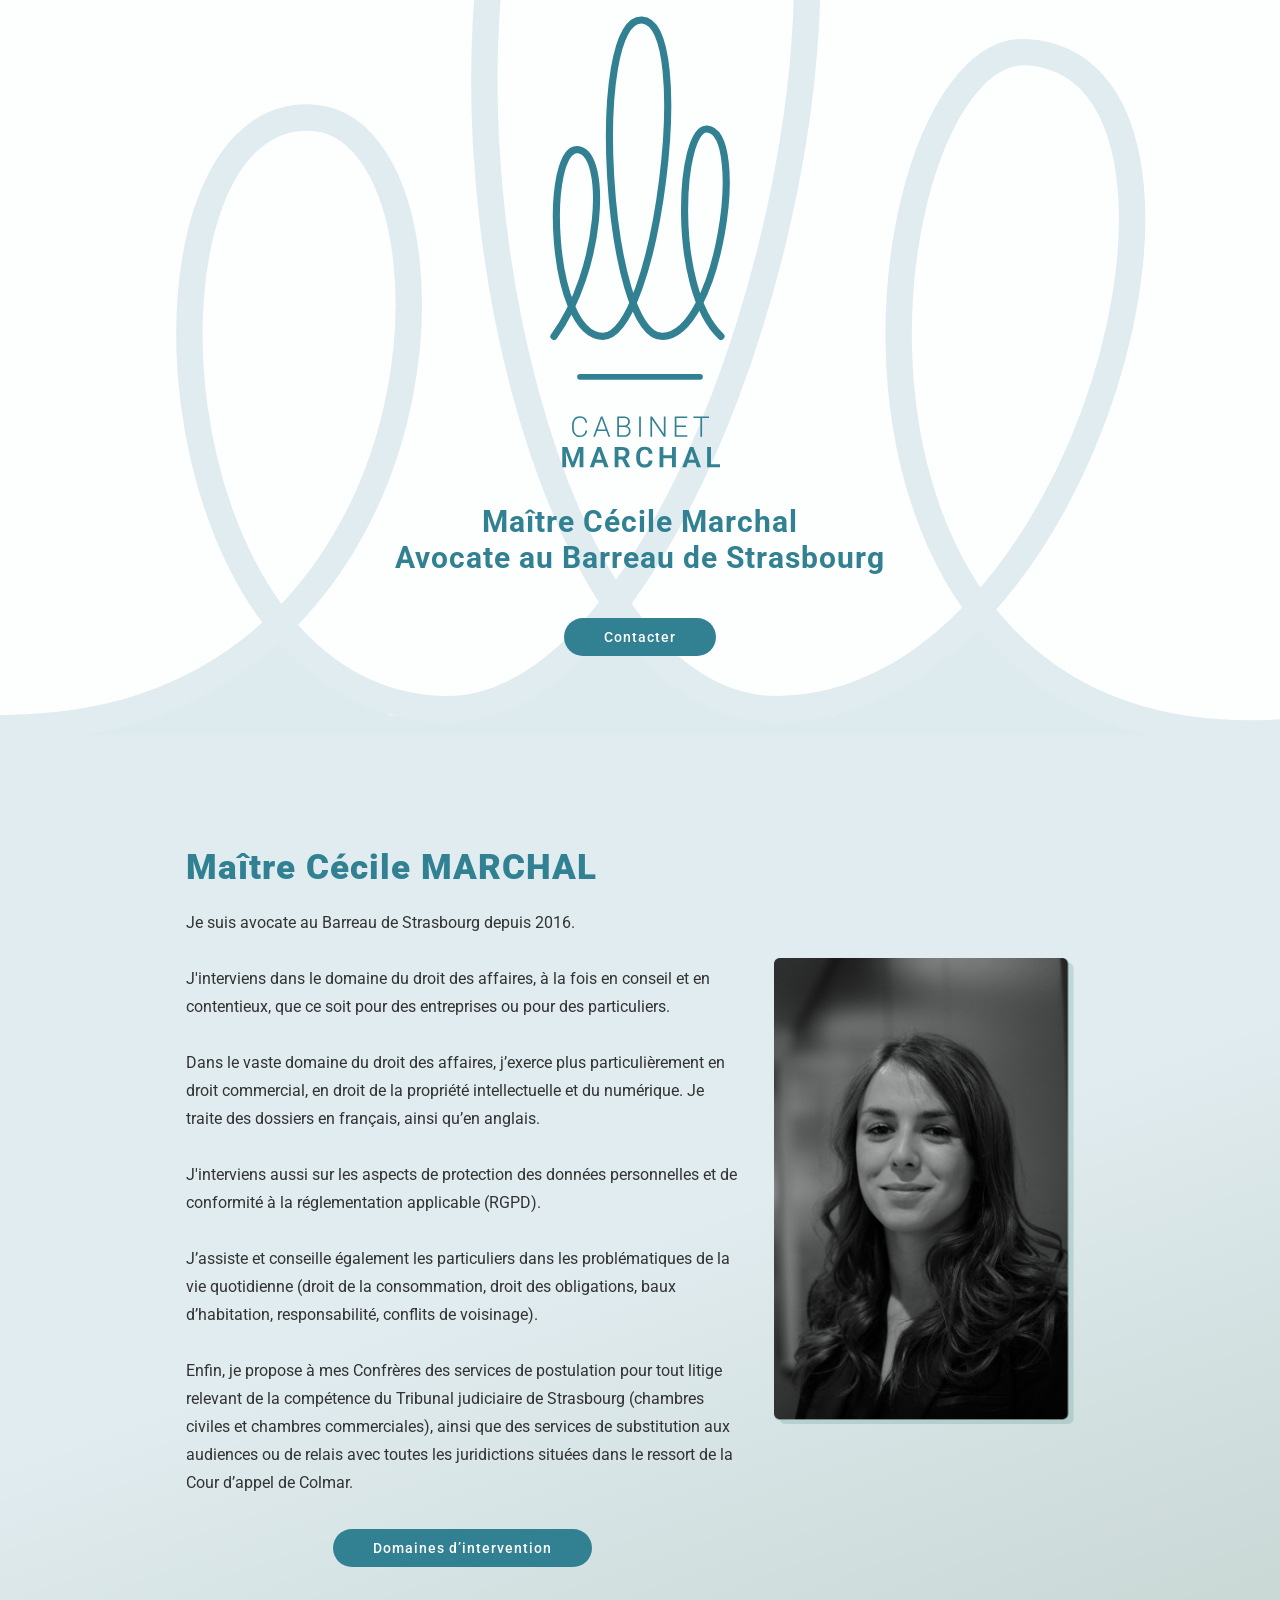
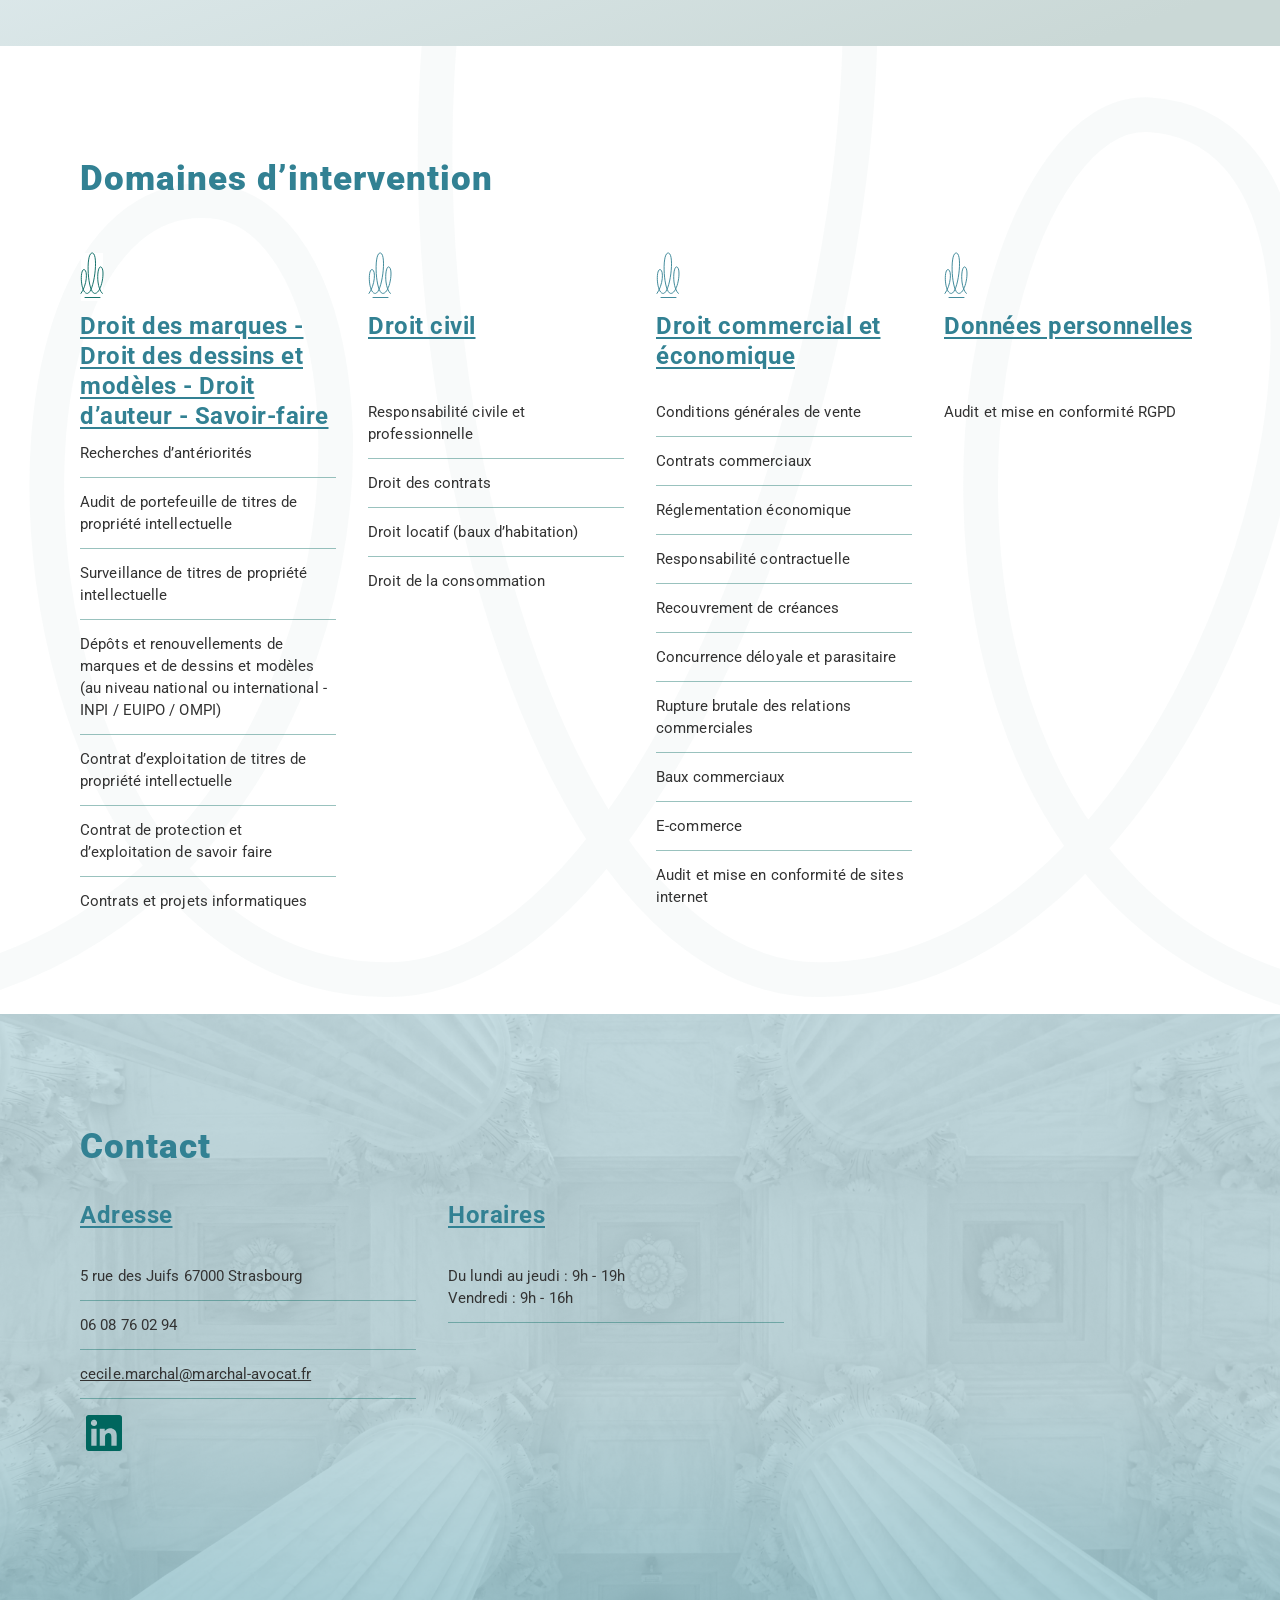
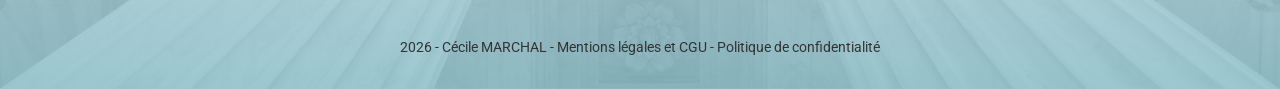
==== index.html @ 21b24444 "Site vitrine Cabinet Marchal (HTML/CSS statique) Co-Authored-By: Claude Opus 5 <noreply@anthropic.co" ====
<!DOCTYPE html>
<html lang="fr">
<head>
  <meta charset="utf-8">
  <meta name="viewport" content="width=device-width, initial-scale=1">
  <title>Cabinet Marchal | Cécile Marchal | Avocate au barreau de Strasbourg</title>
  <meta name="description" content="Maître Cécile Marchal, avocate au Barreau de Strasbourg : droit des affaires, propriété intellectuelle, numérique, RGPD, droit civil et commercial.">
  <link rel="icon" type="image/png" href="assets/favicon.png">
  <link rel="apple-touch-icon" href="assets/webclip.png">
  <link rel="preconnect" href="https://fonts.googleapis.com">
  <link rel="preconnect" href="https://fonts.gstatic.com" crossorigin>
  <link href="https://fonts.googleapis.com/css2?family=Noto+Serif:wght@300;400&family=Roboto:wght@400;500;700;900&display=swap" rel="stylesheet">
  <link rel="stylesheet" href="css/style.css">
</head>
<body>

  <!-- Accueil -->
  <section class="hero">
    <div class="container hero__inner">
      <a href="./" class="hero__logo">
        <img src="assets/logo-cabinet-marchal.svg" alt="Cabinet Marchal">
      </a>
      <h1 class="hero__title">Maître Cécile Marchal<br>Avocate au Barreau de Strasbourg</h1>
      <a href="mailto:cecile.marchal@marchal-avocat.fr" class="button">Contacter</a>
    </div>
  </section>

  <!-- Présentation -->
  <section id="maitre" class="section section--about">
    <div class="container about">
      <div class="about__text">
        <h2 class="section__title">Maître Cécile MARCHAL</h2>
        <div class="text">
          <p>Je suis avocate au Barreau de Strasbourg depuis 2016.</p>
          <p>J'interviens dans le domaine du droit des affaires, à la fois en conseil et en contentieux, que ce soit pour des entreprises ou pour des particuliers.</p>
          <p>Dans le vaste domaine du droit des affaires, j’exerce plus particulièrement en droit commercial, en droit de la propriété intellectuelle et du numérique. Je traite des dossiers en français, ainsi qu’en anglais.</p>
          <p>J'interviens aussi sur les aspects de protection des données personnelles et de conformité à la réglementation applicable (RGPD).</p>
          <p>J’assiste et conseille également les particuliers dans les problématiques de la vie quotidienne (droit de la consommation, droit des obligations, baux d’habitation, responsabilité, conflits de voisinage).</p>
          <p>Enfin, je propose à mes Confrères des services de postulation pour tout litige relevant de la compétence du Tribunal judiciaire de Strasbourg (chambres civiles et chambres commerciales), ainsi que des services de substitution aux audiences ou de relais avec toutes les juridictions situées dans le ressort de la Cour d’appel de Colmar.</p>
        </div>
        <div class="about__cta">
          <a href="#domaine" class="button">Domaines d’intervention</a>
        </div>
      </div>
      <div class="about__photo">
        <img src="assets/cecile-marchal-photo.png" width="300" alt="Portrait de Maître Cécile Marchal">
      </div>
    </div>
  </section>

  <!-- Domaines d'intervention -->
  <section id="domaine" class="section section--skills">
    <div class="container container--wide">
      <h2 class="section__title">Domaines d’intervention</h2>
      <div class="skills">
        <article class="skill">
          <img src="assets/icon-1.svg" alt="" class="skill__icon">
          <h3 class="skill__title">Droit des marques - Droit des dessins et modèles - Droit d’auteur - Savoir-faire</h3>
          <ul class="skill__list">
            <li>Recherches d’antériorités</li>
            <li>Audit de portefeuille de titres de propriété intellectuelle</li>
            <li>Surveillance de titres de propriété intellectuelle</li>
            <li>Dépôts et renouvellements de marques et de dessins et modèles (au niveau national ou international - INPI / EUIPO / OMPI)</li>
            <li>Contrat d’exploitation de titres de propriété intellectuelle</li>
            <li>Contrat de protection et d’exploitation de savoir faire</li>
            <li>Contrats et projets informatiques</li>
          </ul>
        </article>

        <article class="skill">
          <img src="assets/icon-2.svg" alt="" class="skill__icon">
          <h3 class="skill__title">Droit civil</h3>
          <ul class="skill__list">
            <li>Responsabilité civile et professionnelle</li>
            <li>Droit des contrats</li>
            <li>Droit locatif (baux d’habitation)</li>
            <li>Droit de la consommation</li>
          </ul>
        </article>

        <article class="skill">
          <img src="assets/icon-2.svg" alt="" class="skill__icon">
          <h3 class="skill__title">Droit commercial et économique</h3>
          <ul class="skill__list">
            <li>Conditions générales de vente</li>
            <li>Contrats commerciaux</li>
            <li>Réglementation économique</li>
            <li>Responsabilité contractuelle</li>
            <li>Recouvrement de créances</li>
            <li>Concurrence déloyale et parasitaire</li>
            <li>Rupture brutale des relations commerciales</li>
            <li>Baux commerciaux</li>
            <li>E-commerce</li>
            <li>Audit et mise en conformité de sites internet</li>
          </ul>
        </article>

        <article class="skill">
          <img src="assets/icon-2.svg" alt="" class="skill__icon">
          <h3 class="skill__title">Données personnelles</h3>
          <ul class="skill__list">
            <li>Audit et mise en conformité RGPD</li>
          </ul>
        </article>
      </div>
    </div>
  </section>

  <!-- Contact -->
  <section id="contact" class="section section--contact">
    <div class="container container--wide">
      <h2 class="section__title">Contact</h2>
      <div class="contact">
        <div class="contact__block">
          <h3 class="skill__title">Adresse</h3>
          <ul class="skill__list">
            <li>5 rue des Juifs 67000 Strasbourg</li>
            <li><a href="tel:+33608760294">06 08 76 02 94</a></li>
            <li><a href="mailto:cecile.marchal@marchal-avocat.fr" class="mail">cecile.marchal@marchal-avocat.fr</a></li>
          </ul>
          <a href="https://www.linkedin.com/in/c%C3%A9cile-marchal-8109804a/" target="_blank" rel="noopener" class="contact__linkedin">
            <img src="assets/linkedin.svg" alt="Voir le profil sur LinkedIn">
          </a>
        </div>
        <div class="contact__block">
          <h3 class="skill__title">Horaires</h3>
          <ul class="skill__list">
            <li>Du lundi au jeudi : 9h - 19h<br>Vendredi : 9h - 16h</li>
          </ul>
        </div>
      </div>
    </div>

    <footer class="footer">
      <p><span class="footer__year">2026</span> - Cécile MARCHAL - Mentions légales et CGU - Politique de confidentialité</p>
    </footer>
  </section>

</body>
</html>
---- css/style.css ----
:root {
  --teal: #328193;
  --green: #00665e;
  --line: #00665e66;
  --text: #333;
  --font: "Roboto", Arial, "Helvetica Neue", Helvetica, sans-serif;
}

*,
*::before,
*::after {
  box-sizing: border-box;
}

html {
  scroll-behavior: smooth;
}

html {
  color-scheme: light;
  background-color: #fff;
}

body {
  margin: 0;
  color: var(--text);
  background-color: #fdfefe;
  font-family: var(--font);
  font-size: 14px;
  line-height: 20px;
}

img {
  max-width: 100%;
  height: auto;
  vertical-align: middle;
}

a {
  color: inherit;
}

h1, h2, h3, p, ul {
  margin: 0;
}

.container {
  width: 100%;
  max-width: 940px;
  margin: 0 auto;
  padding: 0 1rem;
}

.container--wide {
  max-width: none;
  width: 90%;
}

/* Bouton */
.button {
  display: inline-block;
  margin-top: 2rem;
  padding: 9px 40px;
  border-radius: 100px;
  background-color: var(--teal);
  color: #fff;
  font-weight: 500;
  letter-spacing: 1px;
  text-align: center;
  text-decoration: none;
  transition: background-color .2s ease;
}

.button:hover {
  background-color: var(--green);
}

/* Accueil */
.hero {
  display: flex;
  justify-content: center;
  align-items: center;
  padding-bottom: 5rem;
  background: url("../assets/bg-hero.svg") 50% 100% / cover no-repeat;
}

.hero__inner {
  display: flex;
  flex-direction: column;
  align-items: center;
}

.hero__logo {
  display: block;
  margin: 1rem 0;
}

.hero__title {
  margin: 20px 0 10px;
  padding: 0 1rem;
  color: var(--teal);
  font-size: 30px;
  font-weight: 700;
  line-height: 36px;
  letter-spacing: 1px;
  text-align: center;
}

/* Sections */
.section {
  margin-top: -1px;
  padding: 5rem 0;
  background-position: 50% 100%;
  background-size: cover;
  background-repeat: no-repeat;
}

.section__title {
  margin: 2rem 0 20px;
  color: var(--teal);
  font-size: 35px;
  font-weight: 900;
  line-height: 1.2;
  letter-spacing: 1px;
}

/* Présentation */
.section--about {
  display: flex;
  align-items: center;
  min-height: 100vh;
  background-image: url("../assets/bg-avocat.svg");
}

.about {
  display: flex;
  align-items: center;
  gap: 1rem;
}

.about__text {
  flex: 1;
}

.text {
  font-size: 16px;
  line-height: 28px;
}

.text p + p {
  margin-top: 28px;
}

.about__cta {
  display: flex;
  justify-content: center;
}

.about__photo {
  flex: 0 0 auto;
  min-width: 340px;
  padding: 1rem;
  text-align: center;
}

/* Domaines d'intervention */
.section--skills {
  min-height: 100vh;
  background-image: url("../assets/bg-intervention.svg");
}

.skills {
  display: grid;
  grid-template-columns: repeat(4, 1fr);
  gap: 2rem;
  padding-top: 2rem;
}

.skill__icon {
  display: block;
  margin-bottom: 10px;
}

.skill__title {
  min-height: 87px;
  padding-bottom: 8px;
  color: var(--teal);
  font-size: 24px;
  line-height: 30px;
  letter-spacing: .5px;
  text-decoration: underline;
  text-underline-offset: 3px;
}

.skill__list {
  padding: 0;
  list-style: none;
}

.skill__list li {
  padding: 3px 0 13px;
  margin-bottom: 10px;
  border-bottom: 1px solid var(--line);
  font-size: 15px;
  line-height: 22px;
  letter-spacing: .1px;
}

.skill__list li:last-child {
  border-bottom: 0;
}

.skill__list a {
  text-decoration: none;
}

.skill__list a.mail,
.skill__list a:hover {
  text-decoration: underline;
}

/* Contact */
.section--contact {
  display: flex;
  flex-direction: column;
  justify-content: space-between;
  min-height: 75vh;
  padding-bottom: 2rem;
  background-color: #dde7e666;
  background-image: url("../assets/bg-footer.png");
}

.contact {
  display: flex;
  gap: 2rem;
  margin-top: 2rem;
}

.contact__block {
  min-width: 30%;
}

.contact .skill__title {
  min-height: 0;
  margin-bottom: 1.5rem;
}

.contact .skill__list li:last-child {
  border-bottom: 1px solid var(--line);
}

.contact__linkedin {
  display: inline-block;
}

.footer {
  margin-top: 5rem;
  padding: 0 1rem;
  text-align: center;
}

@media (max-width: 991px) {
  .about {
    flex-direction: column;
  }

  .about__photo {
    min-width: 0;
  }

  .skills {
    grid-template-columns: repeat(2, 1fr);
  }

  .footer {
    font-weight: 700;
  }
}

@media (max-width: 767px) {
  .skills,
  .contact {
    grid-template-columns: 1fr;
    flex-direction: column;
  }

  .skill__title {
    min-height: 0;
  }

  .section__title {
    font-size: 30px;
  }

  .hero__title {
    font-size: 24px;
    line-height: 30px;
  }
}
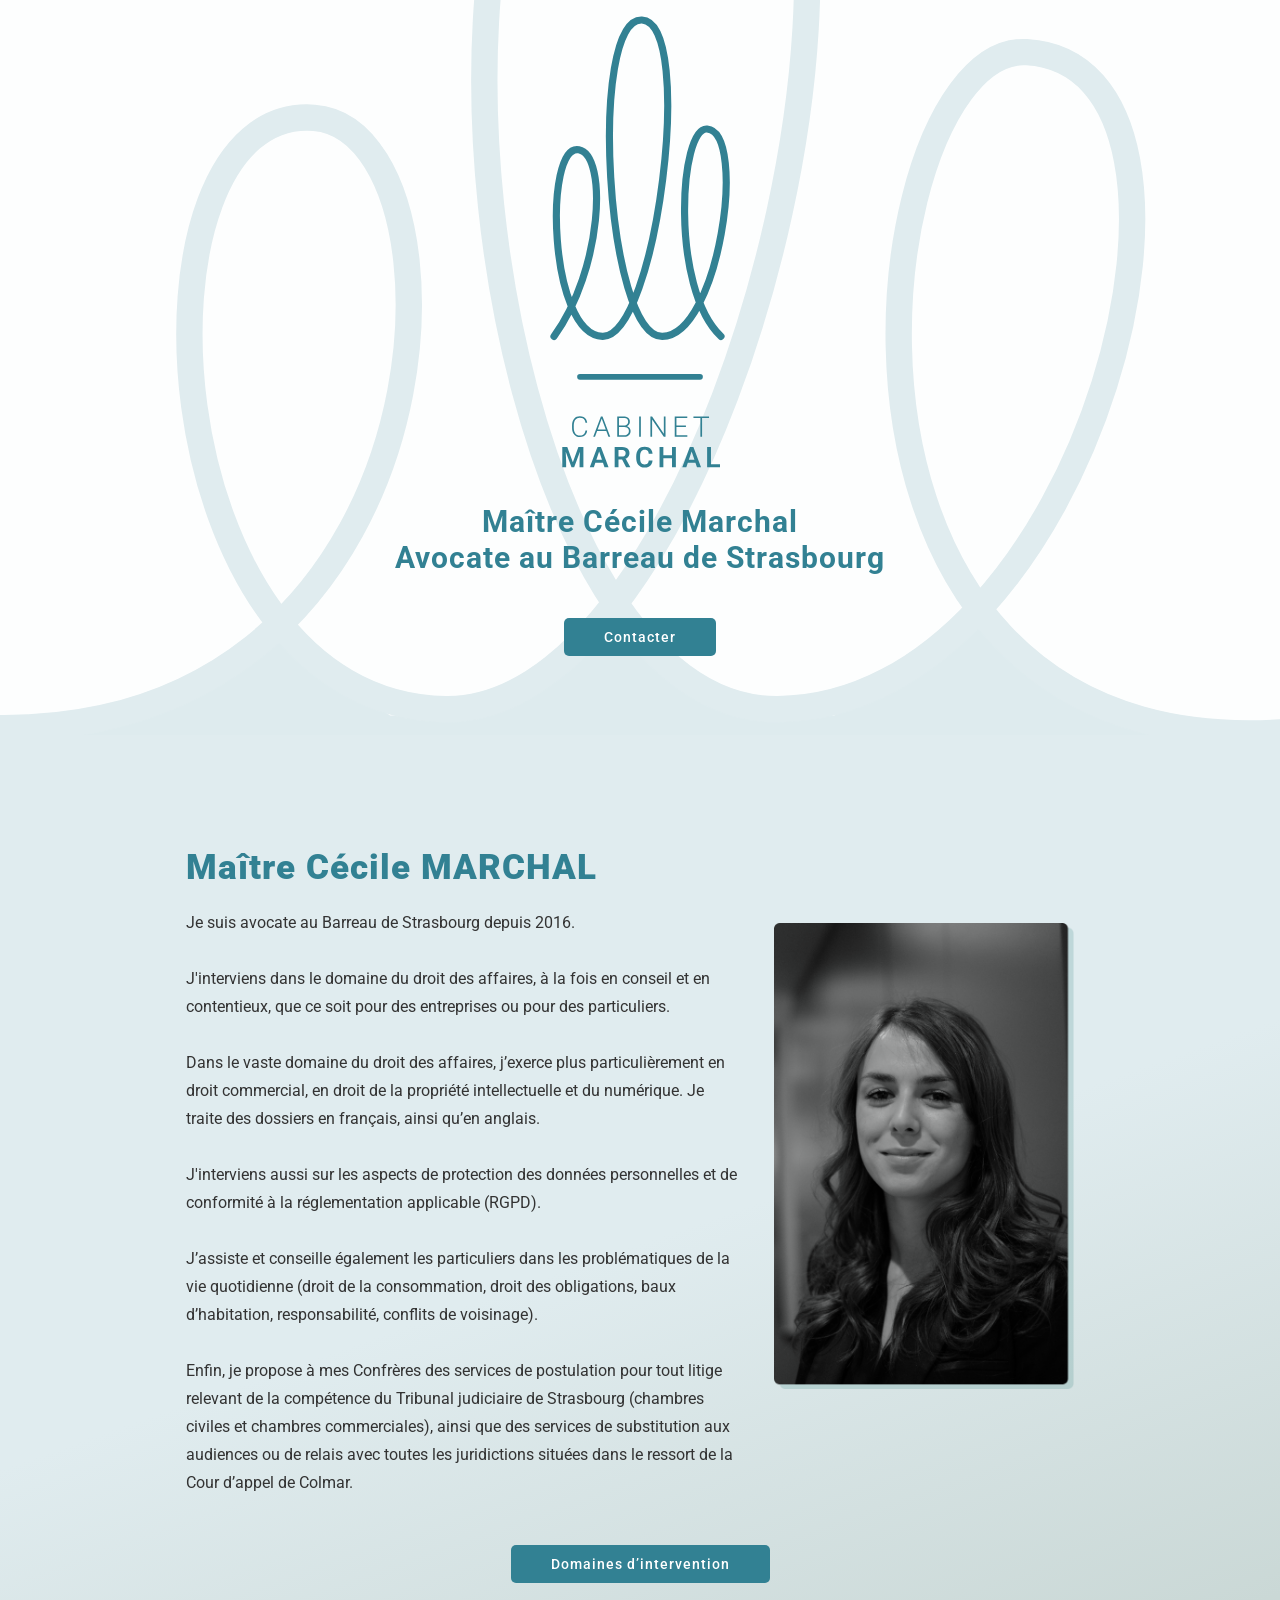
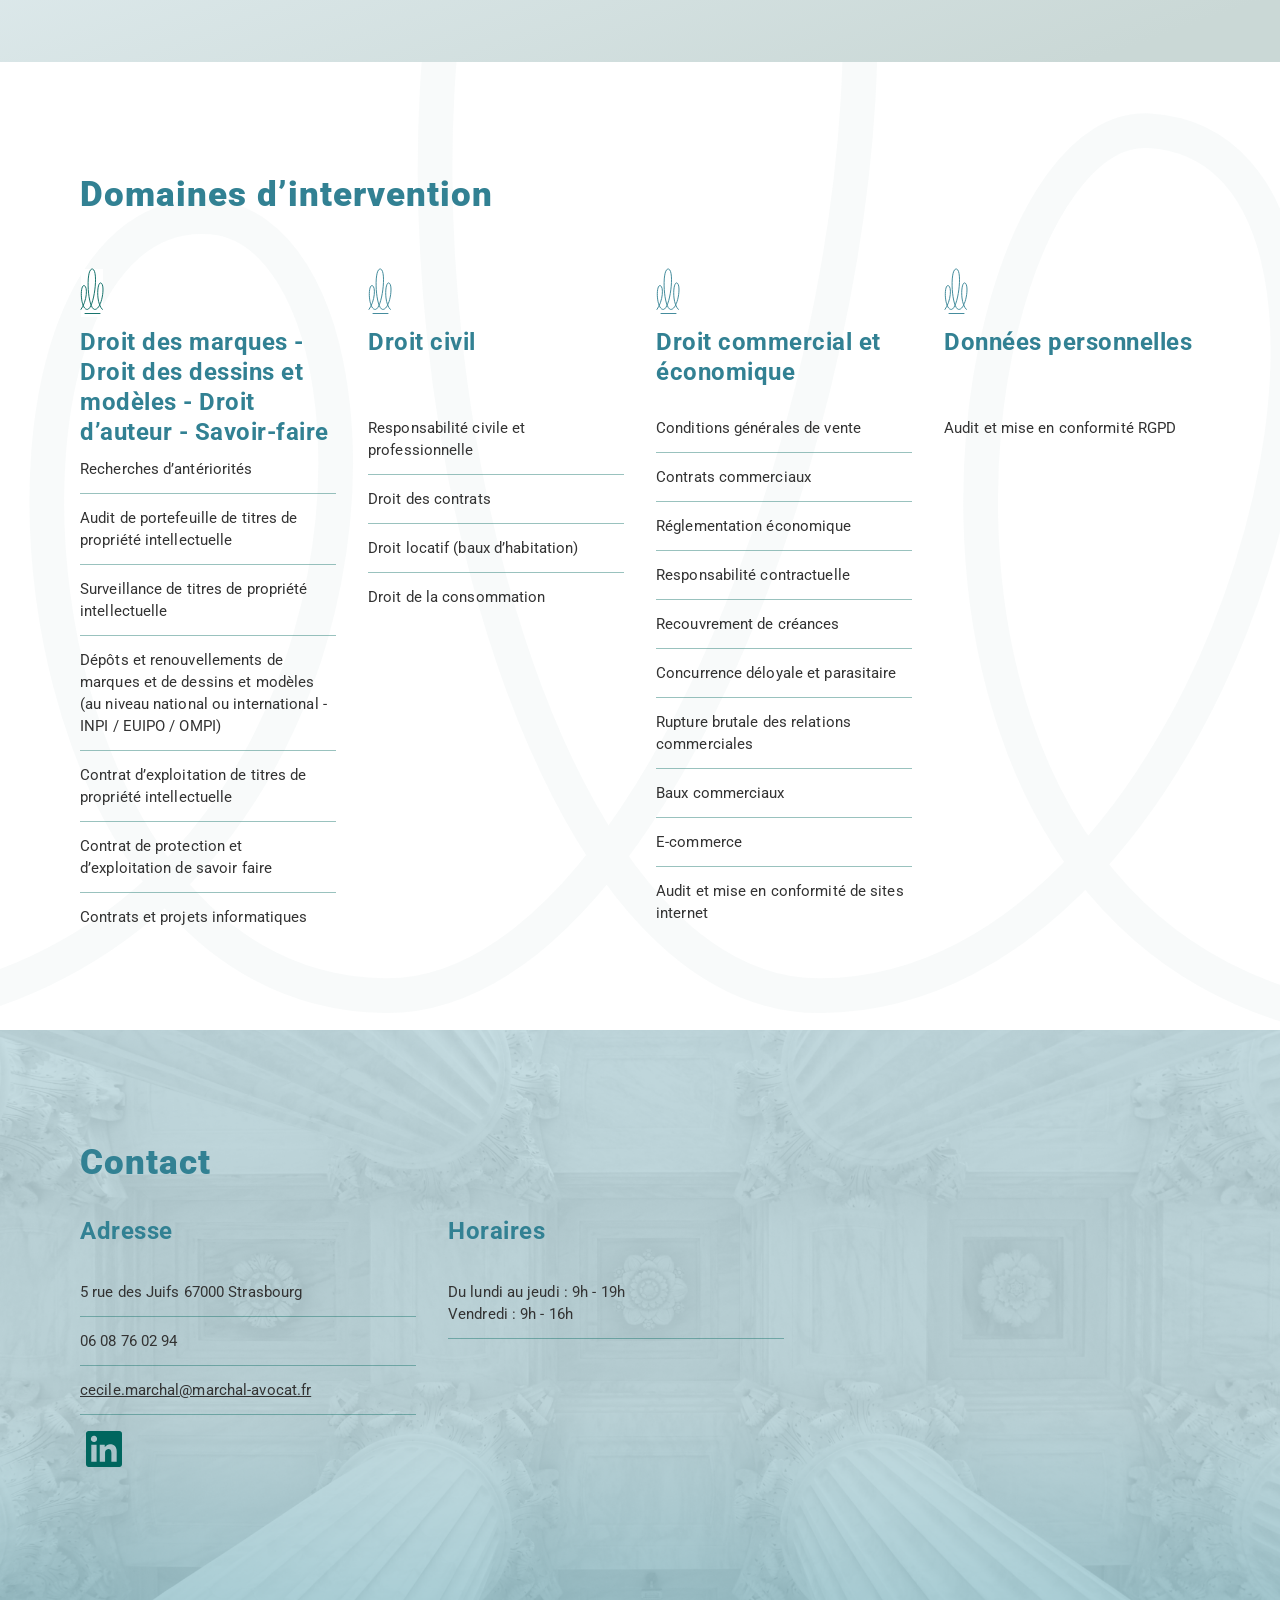
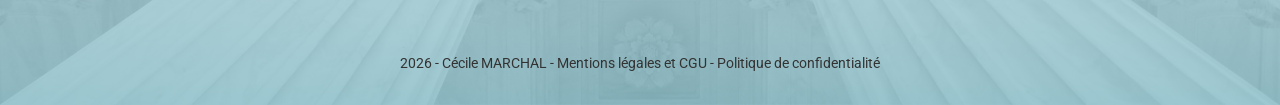
==== commit 9ab68856: "Centre le bouton Domaines d'intervention et retire le soulignement des titres Co-Authored-By: Claude" ====
--- a/index.html
+++ b/index.html
@@ -38,12 +38,12 @@
           <p>J’assiste et conseille également les particuliers dans les problématiques de la vie quotidienne (droit de la consommation, droit des obligations, baux d’habitation, responsabilité, conflits de voisinage).</p>
           <p>Enfin, je propose à mes Confrères des services de postulation pour tout litige relevant de la compétence du Tribunal judiciaire de Strasbourg (chambres civiles et chambres commerciales), ainsi que des services de substitution aux audiences ou de relais avec toutes les juridictions situées dans le ressort de la Cour d’appel de Colmar.</p>
         </div>
-        <div class="about__cta">
-          <a href="#domaine" class="button">Domaines d’intervention</a>
-        </div>
       </div>
       <div class="about__photo">
         <img src="assets/cecile-marchal-photo.png" width="300" alt="Portrait de Maître Cécile Marchal">
+      </div>
+      <div class="about__cta">
+        <a href="#domaine" class="button">Domaines d’intervention</a>
       </div>
     </div>
   </section>
--- a/css/style.css
+++ b/css/style.css
@@ -61,7 +61,7 @@
   display: inline-block;
   margin-top: 2rem;
   padding: 9px 40px;
-  border-radius: 100px;
+  border-radius: 5px;
   background-color: var(--teal);
   color: #fff;
   font-weight: 500;
@@ -134,6 +134,7 @@
 
 .about {
   display: flex;
+  flex-wrap: wrap;
   align-items: center;
   gap: 1rem;
 }
@@ -153,6 +154,7 @@
 
 .about__cta {
   display: flex;
+  flex-basis: 100%;
   justify-content: center;
 }
 
@@ -188,8 +190,6 @@
   font-size: 24px;
   line-height: 30px;
   letter-spacing: .5px;
-  text-decoration: underline;
-  text-underline-offset: 3px;
 }
 
 .skill__list {
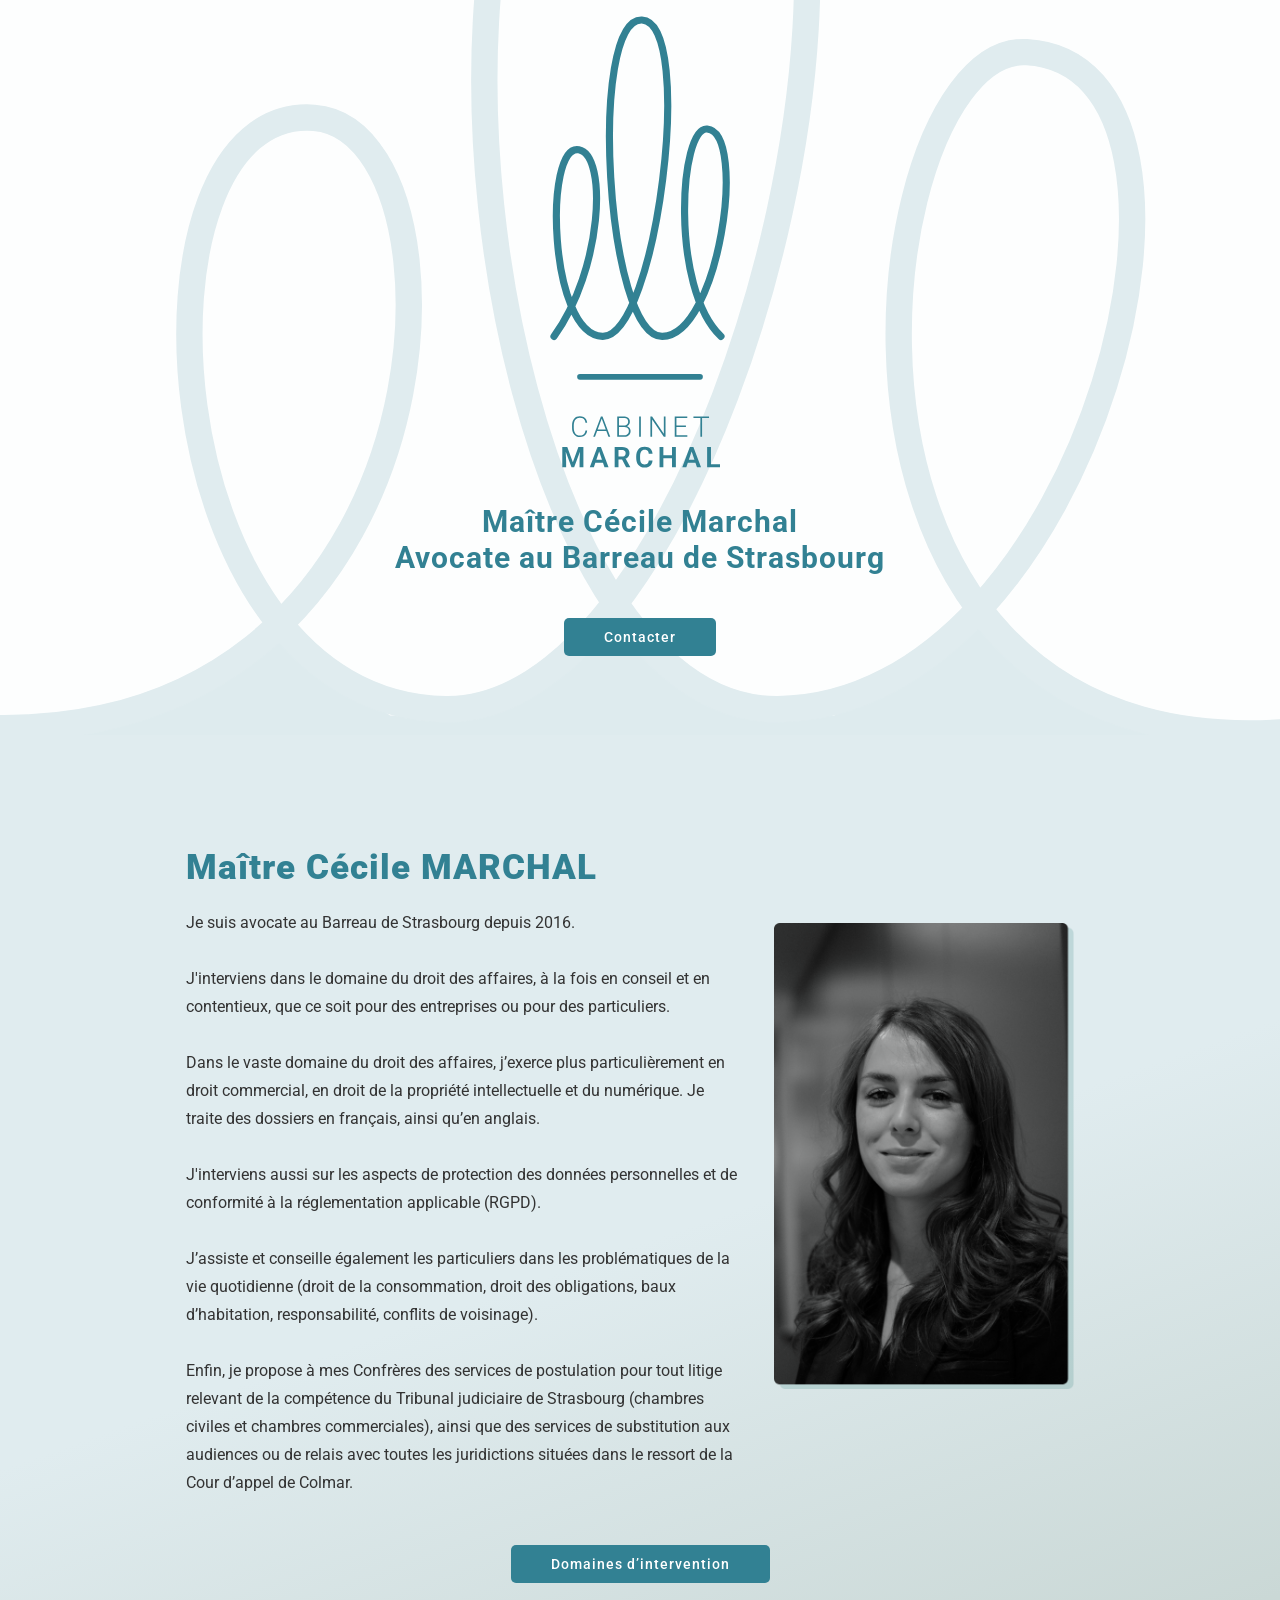
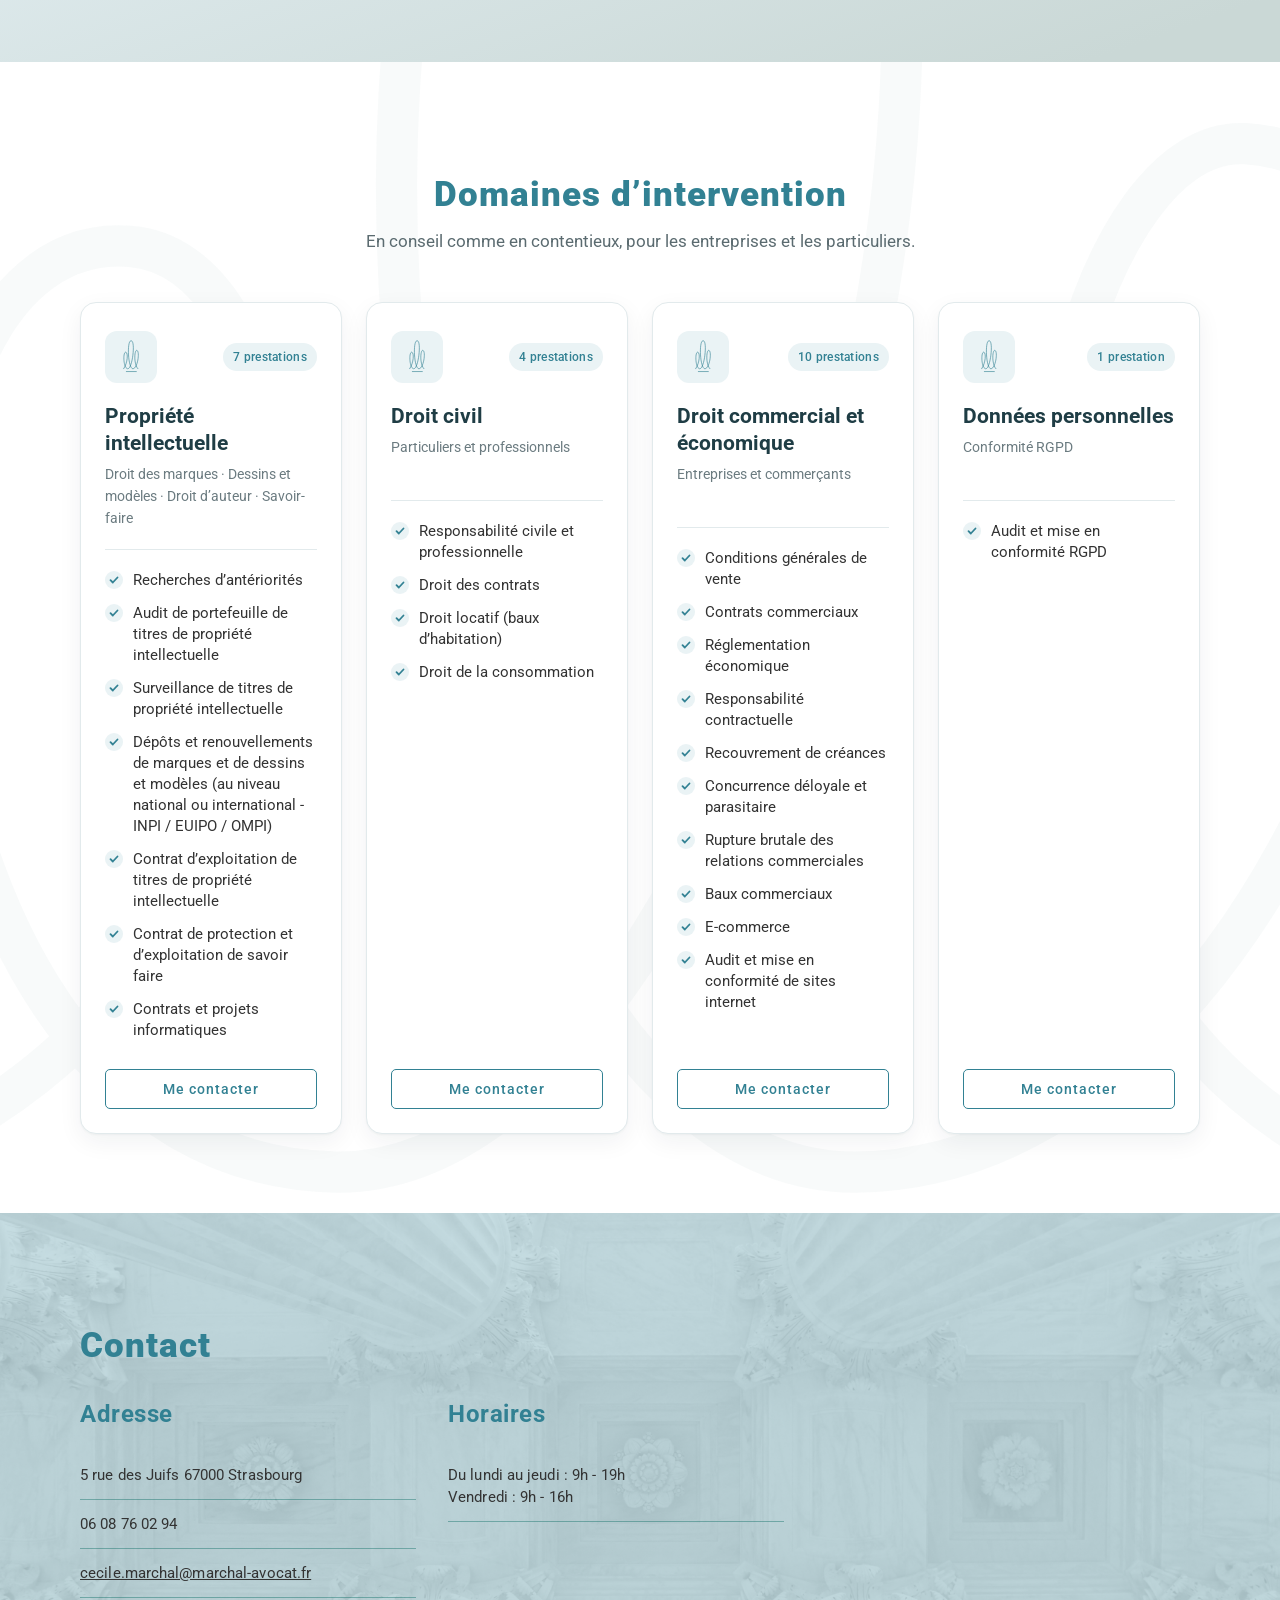
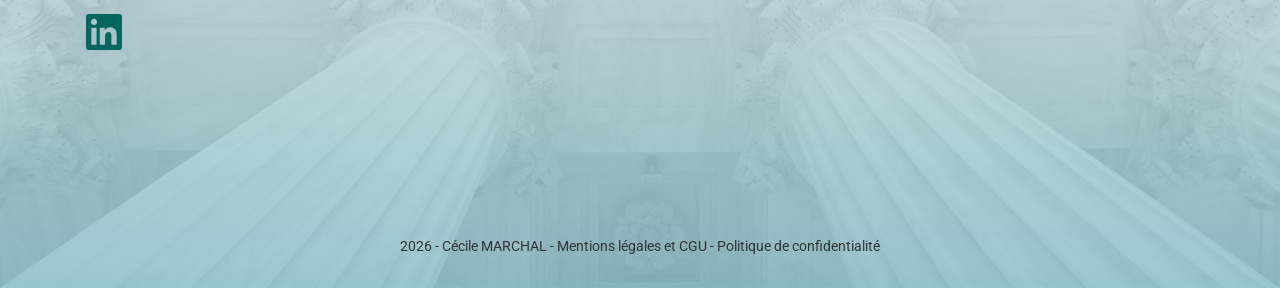
==== commit 33081c3c: "Domaines d'intervention présentés en cartes façon pricing Co-Authored-By: Claude Opus 5 <noreply@ant" ====
--- a/index.html
+++ b/index.html
@@ -51,12 +51,20 @@
   <!-- Domaines d'intervention -->
   <section id="domaine" class="section section--skills">
     <div class="container container--wide">
-      <h2 class="section__title">Domaines d’intervention</h2>
-      <div class="skills">
-        <article class="skill">
-          <img src="assets/icon-1.svg" alt="" class="skill__icon">
-          <h3 class="skill__title">Droit des marques - Droit des dessins et modèles - Droit d’auteur - Savoir-faire</h3>
-          <ul class="skill__list">
+      <header class="domains__header">
+        <h2 class="section__title">Domaines d’intervention</h2>
+        <p class="domains__lead">En conseil comme en contentieux, pour les entreprises et les particuliers.</p>
+      </header>
+
+      <div class="domains">
+        <article class="domain-card">
+          <div class="domain-card__head">
+            <span class="domain-card__icon"><img src="assets/icon-2.svg" alt=""></span>
+            <span class="domain-card__count">7 prestations</span>
+          </div>
+          <h3 class="domain-card__title">Propriété intellectuelle</h3>
+          <p class="domain-card__subtitle">Droit des marques · Dessins et modèles · Droit d’auteur · Savoir-faire</p>
+          <ul class="domain-card__list">
             <li>Recherches d’antériorités</li>
             <li>Audit de portefeuille de titres de propriété intellectuelle</li>
             <li>Surveillance de titres de propriété intellectuelle</li>
@@ -65,23 +73,33 @@
             <li>Contrat de protection et d’exploitation de savoir faire</li>
             <li>Contrats et projets informatiques</li>
           </ul>
+          <a href="mailto:cecile.marchal@marchal-avocat.fr?subject=Propri%C3%A9t%C3%A9%20intellectuelle" class="button domain-card__cta">Me contacter</a>
         </article>
 
-        <article class="skill">
-          <img src="assets/icon-2.svg" alt="" class="skill__icon">
-          <h3 class="skill__title">Droit civil</h3>
-          <ul class="skill__list">
+        <article class="domain-card">
+          <div class="domain-card__head">
+            <span class="domain-card__icon"><img src="assets/icon-2.svg" alt=""></span>
+            <span class="domain-card__count">4 prestations</span>
+          </div>
+          <h3 class="domain-card__title">Droit civil</h3>
+          <p class="domain-card__subtitle">Particuliers et professionnels</p>
+          <ul class="domain-card__list">
             <li>Responsabilité civile et professionnelle</li>
             <li>Droit des contrats</li>
             <li>Droit locatif (baux d’habitation)</li>
             <li>Droit de la consommation</li>
           </ul>
+          <a href="mailto:cecile.marchal@marchal-avocat.fr?subject=Droit%20civil" class="button domain-card__cta">Me contacter</a>
         </article>
 
-        <article class="skill">
-          <img src="assets/icon-2.svg" alt="" class="skill__icon">
-          <h3 class="skill__title">Droit commercial et économique</h3>
-          <ul class="skill__list">
+        <article class="domain-card">
+          <div class="domain-card__head">
+            <span class="domain-card__icon"><img src="assets/icon-2.svg" alt=""></span>
+            <span class="domain-card__count">10 prestations</span>
+          </div>
+          <h3 class="domain-card__title">Droit commercial et économique</h3>
+          <p class="domain-card__subtitle">Entreprises et commerçants</p>
+          <ul class="domain-card__list">
             <li>Conditions générales de vente</li>
             <li>Contrats commerciaux</li>
             <li>Réglementation économique</li>
@@ -93,14 +111,20 @@
             <li>E-commerce</li>
             <li>Audit et mise en conformité de sites internet</li>
           </ul>
+          <a href="mailto:cecile.marchal@marchal-avocat.fr?subject=Droit%20commercial%20et%20%C3%A9conomique" class="button domain-card__cta">Me contacter</a>
         </article>
 
-        <article class="skill">
-          <img src="assets/icon-2.svg" alt="" class="skill__icon">
-          <h3 class="skill__title">Données personnelles</h3>
-          <ul class="skill__list">
+        <article class="domain-card">
+          <div class="domain-card__head">
+            <span class="domain-card__icon"><img src="assets/icon-2.svg" alt=""></span>
+            <span class="domain-card__count">1 prestation</span>
+          </div>
+          <h3 class="domain-card__title">Données personnelles</h3>
+          <p class="domain-card__subtitle">Conformité RGPD</p>
+          <ul class="domain-card__list">
             <li>Audit et mise en conformité RGPD</li>
           </ul>
+          <a href="mailto:cecile.marchal@marchal-avocat.fr?subject=Donn%C3%A9es%20personnelles%20%2F%20RGPD" class="button domain-card__cta">Me contacter</a>
         </article>
       </div>
     </div>
--- a/css/style.css
+++ b/css/style.css
@@ -171,20 +171,137 @@
   background-image: url("../assets/bg-intervention.svg");
 }
 
-.skills {
+.domains__header {
+  max-width: 640px;
+  margin: 0 auto;
+  text-align: center;
+}
+
+.domains__header .section__title {
+  margin-bottom: 12px;
+}
+
+.domains__lead {
+  color: #5b6b70;
+  font-size: 17px;
+  line-height: 26px;
+}
+
+.domains {
   display: grid;
   grid-template-columns: repeat(4, 1fr);
-  gap: 2rem;
-  padding-top: 2rem;
-}
-
-.skill__icon {
+  align-items: stretch;
+  gap: 1.5rem;
+  max-width: 1280px;
+  margin: 3rem auto 0;
+}
+
+.domain-card {
+  display: flex;
+  flex-direction: column;
+  padding: 28px 24px 24px;
+  border: 1px solid #e2eaec;
+  border-radius: 16px;
+  background-color: #fff;
+  box-shadow: 0 1px 2px rgba(16, 42, 50, .04), 0 8px 24px rgba(16, 42, 50, .06);
+  transition: transform .2s ease, box-shadow .2s ease, border-color .2s ease;
+}
+
+.domain-card:hover {
+  transform: translateY(-4px);
+  border-color: #b9d3d9;
+  box-shadow: 0 2px 4px rgba(16, 42, 50, .05), 0 18px 40px rgba(16, 42, 50, .12);
+}
+
+.domain-card__head {
+  display: flex;
+  justify-content: space-between;
+  align-items: center;
+  margin-bottom: 20px;
+}
+
+.domain-card__icon {
+  display: flex;
+  justify-content: center;
+  align-items: center;
+  width: 52px;
+  height: 52px;
+  border-radius: 12px;
+  background-color: #eaf3f5;
+}
+
+.domain-card__icon img {
+  height: 34px;
+  width: auto;
+}
+
+.domain-card__count {
+  padding: 4px 10px;
+  border-radius: 100px;
+  background-color: #eaf3f5;
+  color: var(--teal);
+  font-size: 12px;
+  font-weight: 500;
+  letter-spacing: .3px;
+}
+
+.domain-card__title {
+  color: #1f3d45;
+  font-size: 21px;
+  font-weight: 700;
+  line-height: 27px;
+}
+
+.domain-card__subtitle {
+  min-height: 44px;
+  margin-top: 6px;
+  color: #6b7b80;
+  font-size: 14px;
+  line-height: 22px;
+}
+
+.domain-card__list {
+  flex: 1;
+  margin-top: 20px;
+  padding: 20px 0 0;
+  border-top: 1px solid #e2eaec;
+  list-style: none;
+}
+
+.domain-card__list li {
+  position: relative;
+  padding-left: 28px;
+  margin-bottom: 12px;
+  font-size: 14.5px;
+  line-height: 21px;
+}
+
+.domain-card__list li::before {
+  content: "";
+  position: absolute;
+  top: 1px;
+  left: 0;
+  width: 18px;
+  height: 18px;
+  border-radius: 50%;
+  background: #eaf3f5 url("data:image/svg+xml,%3Csvg xmlns='http://www.w3.org/2000/svg' viewBox='0 0 18 18'%3E%3Cpath d='M5.5 9.2l2.3 2.3 4.7-5' fill='none' stroke='%23328193' stroke-width='1.8' stroke-linecap='round' stroke-linejoin='round'/%3E%3C/svg%3E") center / 18px no-repeat;
+}
+
+.domain-card__cta {
   display: block;
-  margin-bottom: 10px;
+  margin-top: 16px;
+  border: 1px solid var(--teal);
+  background-color: transparent;
+  color: var(--teal);
+}
+
+.domain-card__cta:hover {
+  border-color: var(--teal);
+  background-color: var(--teal);
+  color: #fff;
 }
 
 .skill__title {
-  min-height: 87px;
   padding-bottom: 8px;
   color: var(--teal);
   font-size: 24px;
@@ -259,6 +376,13 @@
   text-align: center;
 }
 
+@media (max-width: 1199px) {
+  .domains {
+    grid-template-columns: repeat(2, 1fr);
+    max-width: 820px;
+  }
+}
+
 @media (max-width: 991px) {
   .about {
     flex-direction: column;
@@ -268,24 +392,23 @@
     min-width: 0;
   }
 
-  .skills {
-    grid-template-columns: repeat(2, 1fr);
-  }
-
   .footer {
     font-weight: 700;
   }
 }
 
 @media (max-width: 767px) {
-  .skills,
+  .domains {
+    grid-template-columns: 1fr;
+    max-width: 480px;
+  }
+
+  .domain-card__subtitle {
+    min-height: 0;
+  }
+
   .contact {
-    grid-template-columns: 1fr;
     flex-direction: column;
-  }
-
-  .skill__title {
-    min-height: 0;
   }
 
   .section__title {
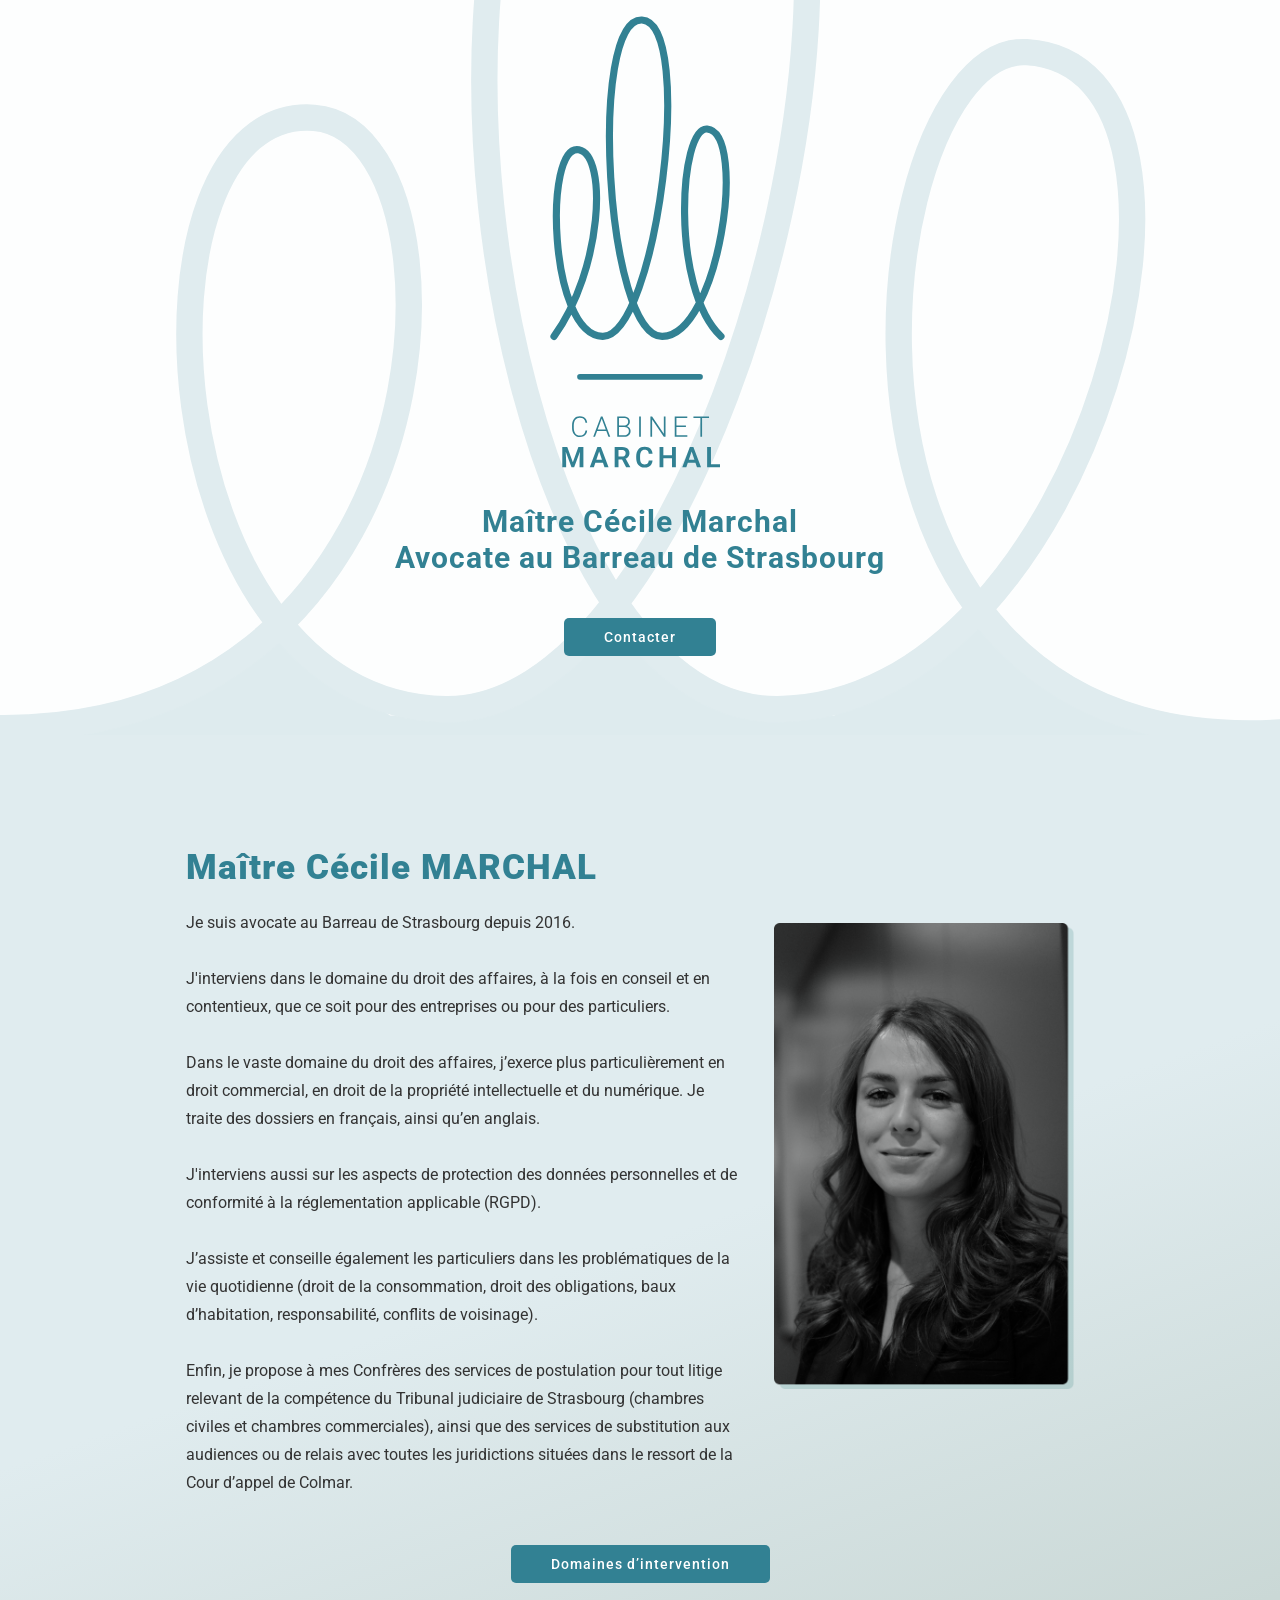
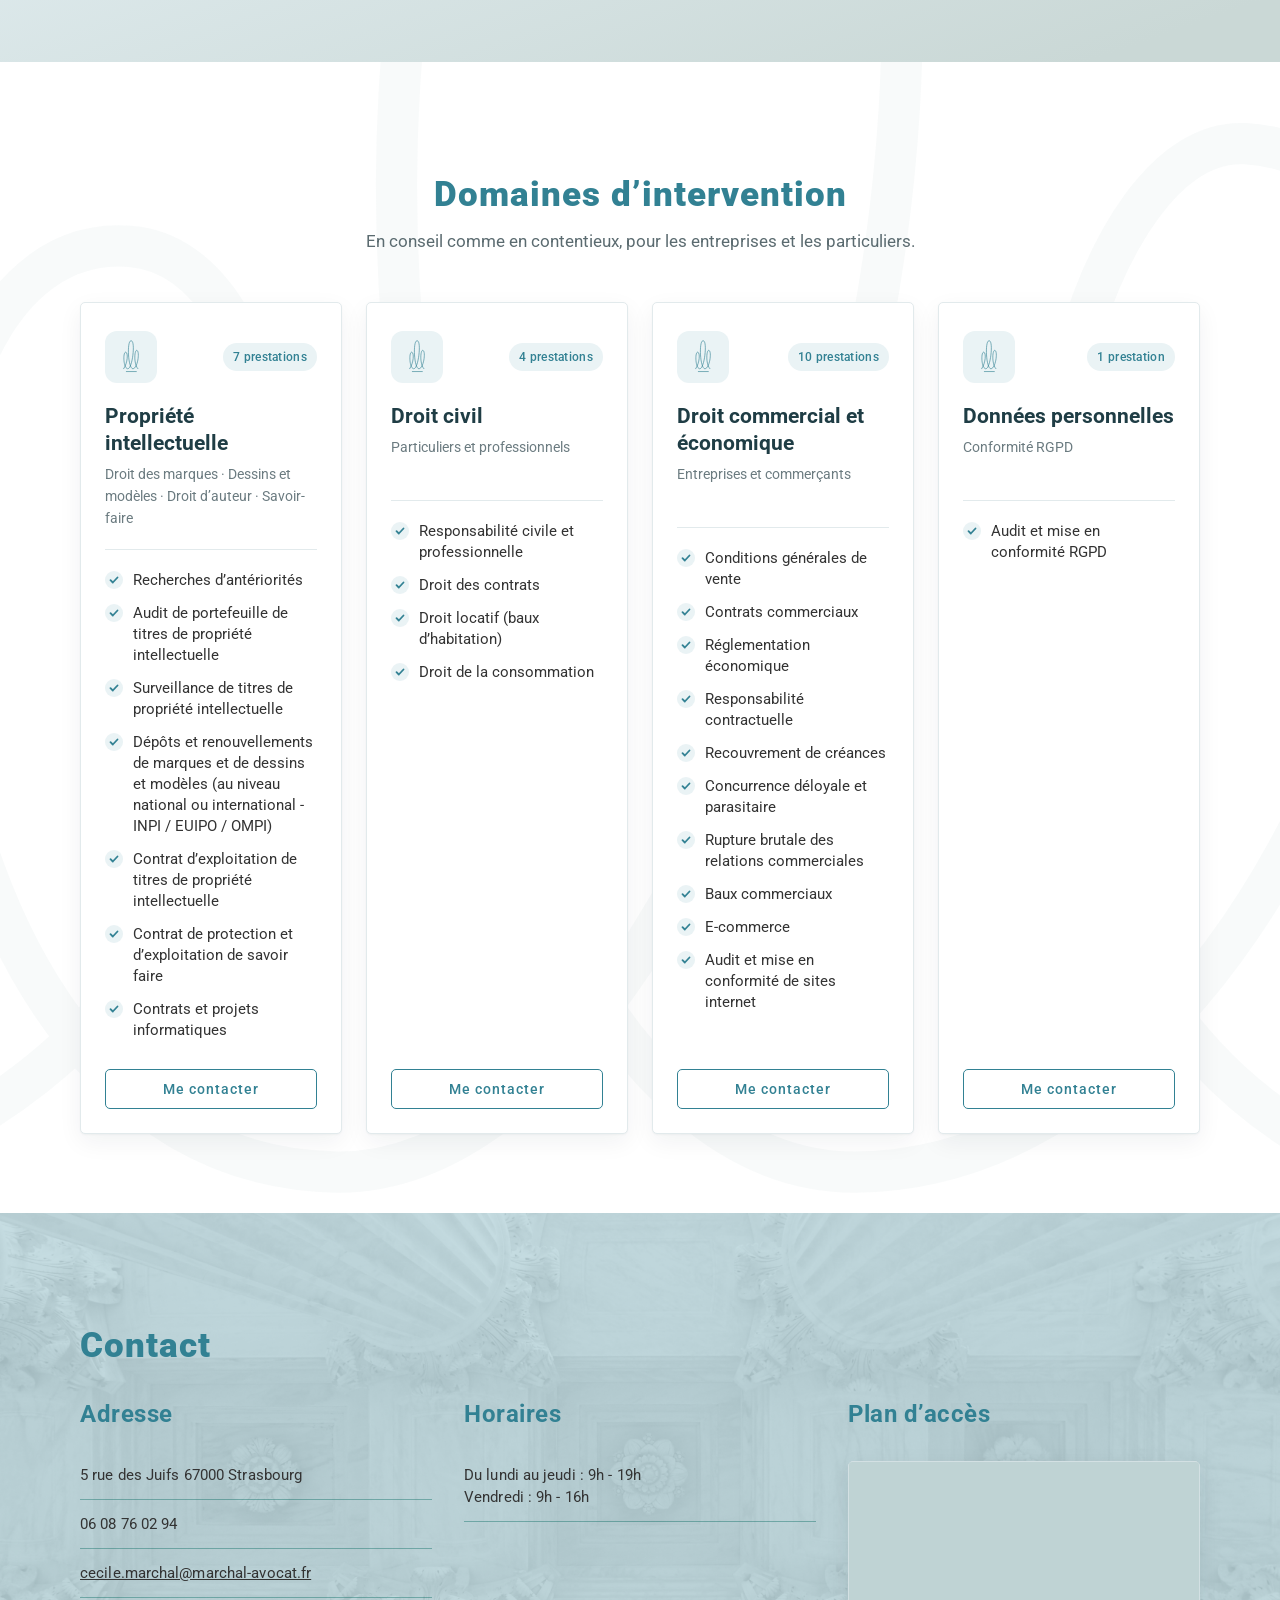
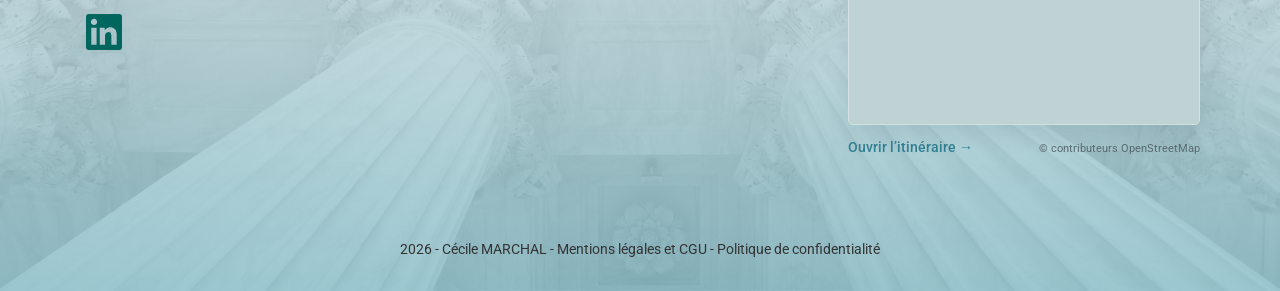
==== commit 2d325ddc: "Plan d'accès dans le footer (OpenStreetMap teinté) et cartes à border-radius 5px Co-Authored-By: Cla" ====
--- a/index.html
+++ b/index.html
@@ -152,6 +152,18 @@
             <li>Du lundi au jeudi : 9h - 19h<br>Vendredi : 9h - 16h</li>
           </ul>
         </div>
+        <div class="contact__block">
+          <h3 class="skill__title">Plan d’accès</h3>
+          <div class="contact__map">
+            <iframe
+              data-src="https://www.openstreetmap.org/export/embed.html?bbox=7.7475%2C48.5812%2C7.7556%2C48.5848&amp;layer=mapnik&amp;marker=48.58302%2C7.75155"
+              title="Plan d’accès : 5 rue des Juifs, 67000 Strasbourg"></iframe>
+          </div>
+          <div class="contact__map-footer">
+            <a href="https://www.google.com/maps/search/?api=1&amp;query=5+rue+des+Juifs+67000+Strasbourg" target="_blank" rel="noopener" class="contact__map-link">Ouvrir l’itinéraire</a>
+            <span class="contact__map-credit">© <a href="https://www.openstreetmap.org/copyright" target="_blank" rel="noopener">contributeurs OpenStreetMap</a></span>
+          </div>
+        </div>
       </div>
     </div>
 
@@ -160,5 +172,23 @@
     </footer>
   </section>
 
+  <script>
+    // La carte n'est chargée qu'une fois visible : chargée hors écran,
+    // elle s'initialise à une mauvaise taille (tuiles partielles, marqueur décentré).
+    (function () {
+      var map = document.querySelector('.contact__map iframe');
+      if (!map) return;
+      var load = function () { map.src = map.dataset.src; };
+      if (!('IntersectionObserver' in window)) return load();
+      var observer = new IntersectionObserver(function (entries) {
+        if (entries[0].isIntersecting) {
+          observer.disconnect();
+          load();
+        }
+      });
+      observer.observe(map.parentElement);
+    })();
+  </script>
+
 </body>
 </html>
--- a/css/style.css
+++ b/css/style.css
@@ -201,7 +201,7 @@
   flex-direction: column;
   padding: 28px 24px 24px;
   border: 1px solid #e2eaec;
-  border-radius: 16px;
+  border-radius: 5px;
   background-color: #fff;
   box-shadow: 0 1px 2px rgba(16, 42, 50, .04), 0 8px 24px rgba(16, 42, 50, .06);
   transition: transform .2s ease, box-shadow .2s ease, border-color .2s ease;
@@ -354,7 +354,81 @@
 }
 
 .contact__block {
-  min-width: 30%;
+  flex: 1;
+  min-width: 0;
+}
+
+.contact__map {
+  position: relative;
+  overflow: hidden;
+  aspect-ratio: 4 / 3;
+  min-height: 260px;
+  max-width: 100%;
+  border: 1px solid #d3e0e3;
+  border-radius: 5px;
+  background-color: #eaf3f5;
+  box-shadow: 0 8px 24px rgba(16, 42, 50, .08);
+}
+
+/* Iframe plus grande que le cadre : les boutons de zoom et les crédits
+   intégrés sortent de la zone visible, le marqueur reste centré */
+.contact__map iframe {
+  position: absolute;
+  top: -30px;
+  left: -60px;
+  display: block;
+  width: calc(100% + 120px);
+  height: calc(100% + 60px);
+  border: 0;
+  filter: grayscale(1) contrast(1.05);
+}
+
+/* Teinte verte posée sur la carte, sans bloquer les clics */
+.contact__map::after {
+  content: "";
+  position: absolute;
+  inset: 0;
+  background-color: #d0dedd;
+  mix-blend-mode: multiply;
+  pointer-events: none;
+}
+
+.contact__map-footer {
+  display: flex;
+  flex-wrap: wrap;
+  justify-content: space-between;
+  align-items: baseline;
+  gap: 4px 12px;
+  margin-top: 12px;
+}
+
+.contact__map-credit {
+  color: #5b6b70;
+  font-size: 11px;
+}
+
+.contact__map-credit a {
+  text-decoration: none;
+}
+
+.contact__map-credit a:hover {
+  text-decoration: underline;
+}
+
+.contact__map-link {
+  display: inline-block;
+  color: var(--teal);
+  font-size: 14px;
+  font-weight: 500;
+  text-decoration: none;
+}
+
+.contact__map-link::after {
+  content: " →";
+}
+
+.contact__map-link:hover {
+  text-decoration: underline;
 }
 
 .contact .skill__title {
@@ -392,6 +466,19 @@
     min-width: 0;
   }
 
+  .contact {
+    flex-wrap: wrap;
+  }
+
+  .contact__block:last-child {
+    flex-basis: 100%;
+  }
+
+  .contact__map {
+    aspect-ratio: auto;
+    height: 300px;
+  }
+
   .footer {
     font-weight: 700;
   }
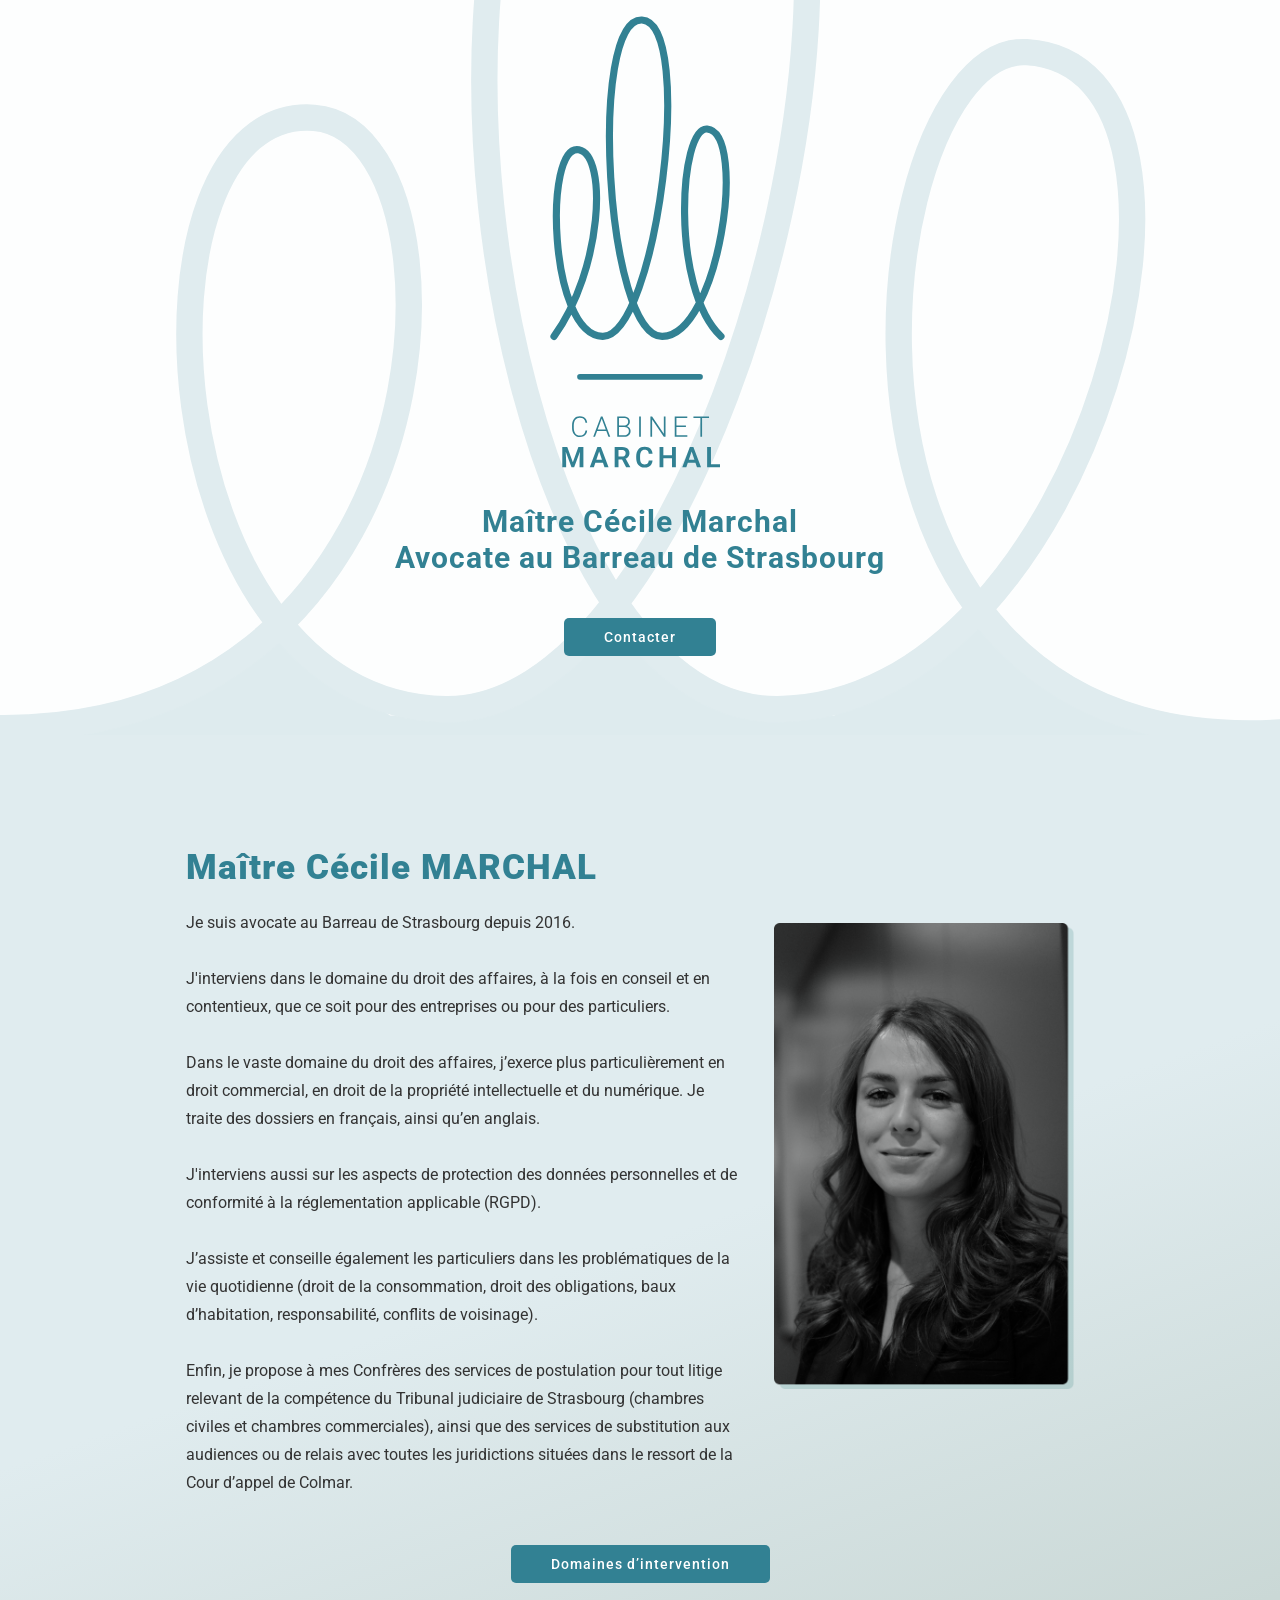
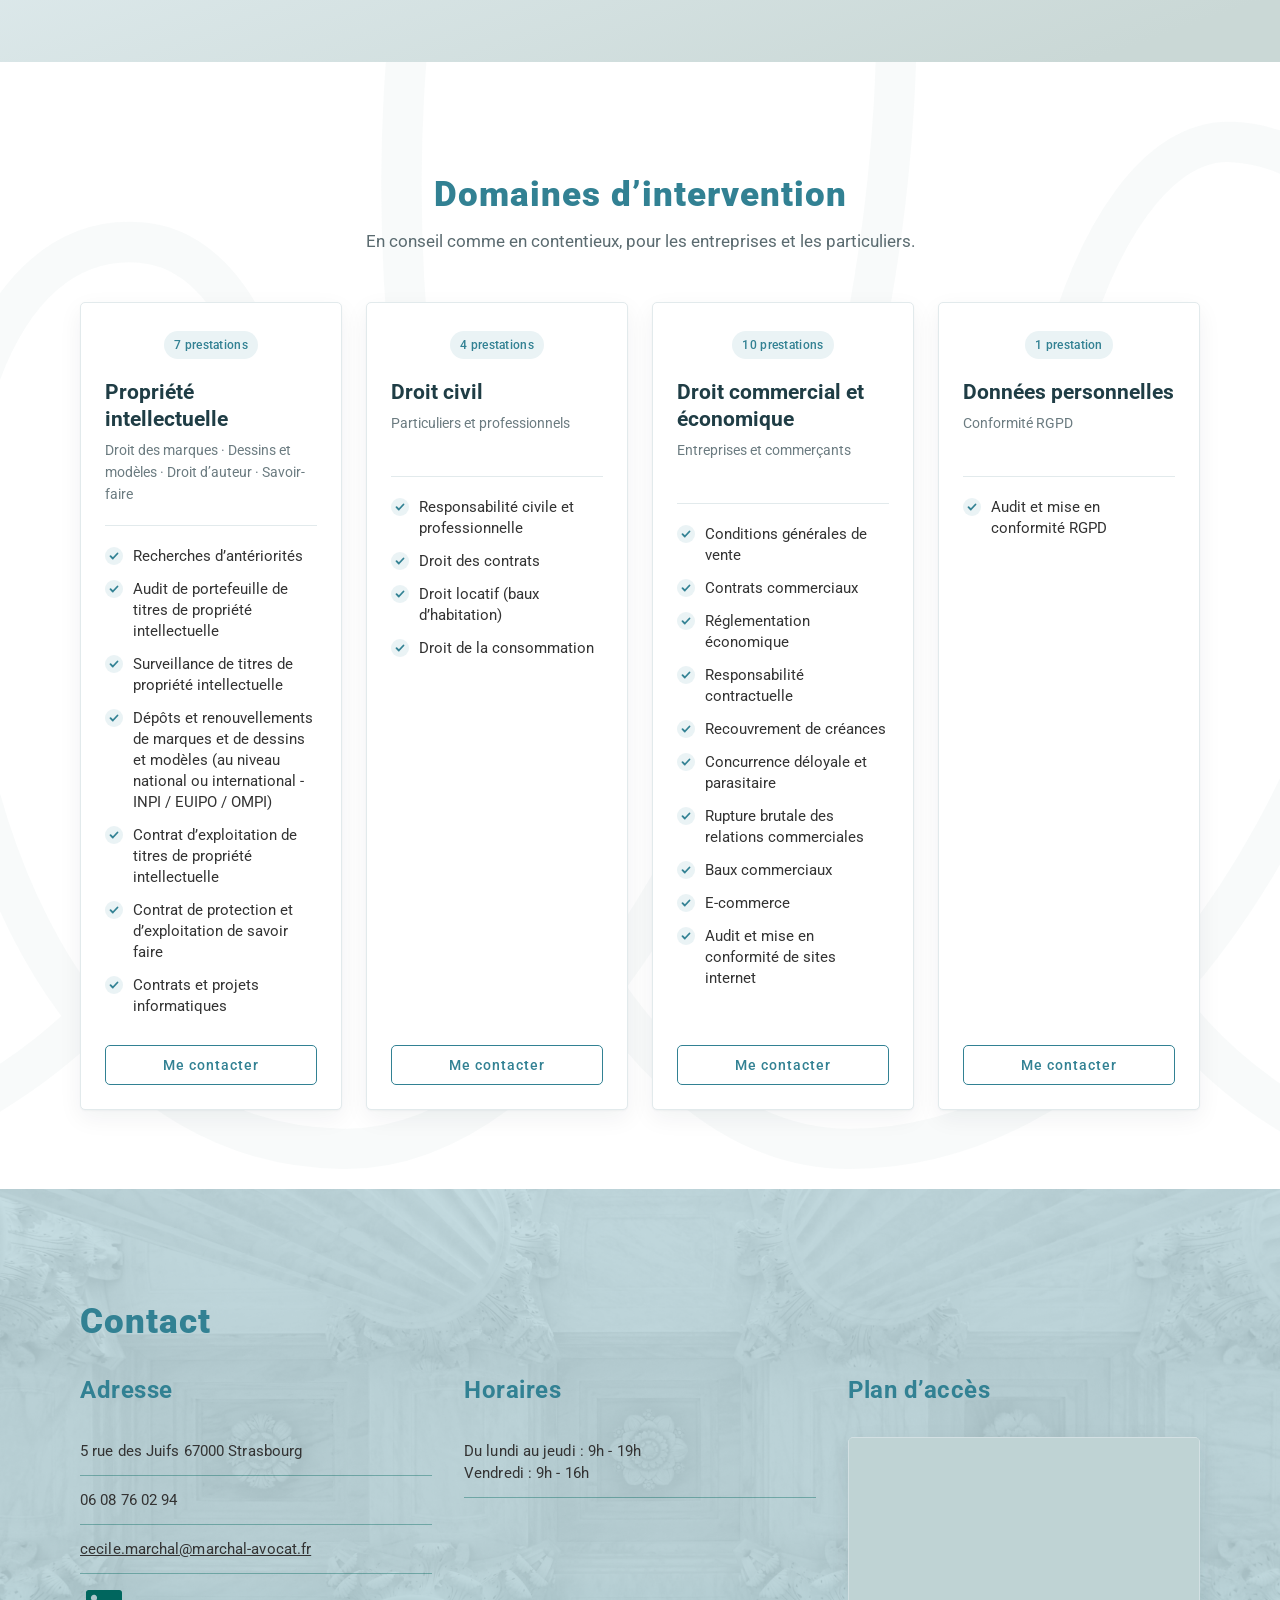
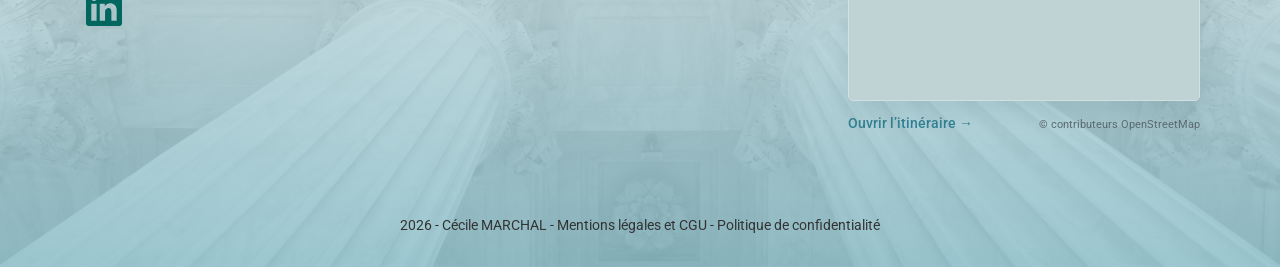
==== commit 665e0b9e: "Cartes domaines : retire les icônes et centre le badge prestations Co-Authored-By: Claude Opus 5 <no" ====
--- a/index.html
+++ b/index.html
@@ -59,7 +59,6 @@
       <div class="domains">
         <article class="domain-card">
           <div class="domain-card__head">
-            <span class="domain-card__icon"><img src="assets/icon-2.svg" alt=""></span>
             <span class="domain-card__count">7 prestations</span>
           </div>
           <h3 class="domain-card__title">Propriété intellectuelle</h3>
@@ -78,7 +77,6 @@
 
         <article class="domain-card">
           <div class="domain-card__head">
-            <span class="domain-card__icon"><img src="assets/icon-2.svg" alt=""></span>
             <span class="domain-card__count">4 prestations</span>
           </div>
           <h3 class="domain-card__title">Droit civil</h3>
@@ -94,7 +92,6 @@
 
         <article class="domain-card">
           <div class="domain-card__head">
-            <span class="domain-card__icon"><img src="assets/icon-2.svg" alt=""></span>
             <span class="domain-card__count">10 prestations</span>
           </div>
           <h3 class="domain-card__title">Droit commercial et économique</h3>
@@ -116,7 +113,6 @@
 
         <article class="domain-card">
           <div class="domain-card__head">
-            <span class="domain-card__icon"><img src="assets/icon-2.svg" alt=""></span>
             <span class="domain-card__count">1 prestation</span>
           </div>
           <h3 class="domain-card__title">Données personnelles</h3>
--- a/css/style.css
+++ b/css/style.css
@@ -215,24 +215,8 @@
 
 .domain-card__head {
   display: flex;
-  justify-content: space-between;
-  align-items: center;
+  justify-content: center;
   margin-bottom: 20px;
-}
-
-.domain-card__icon {
-  display: flex;
-  justify-content: center;
-  align-items: center;
-  width: 52px;
-  height: 52px;
-  border-radius: 12px;
-  background-color: #eaf3f5;
-}
-
-.domain-card__icon img {
-  height: 34px;
-  width: auto;
 }
 
 .domain-card__count {
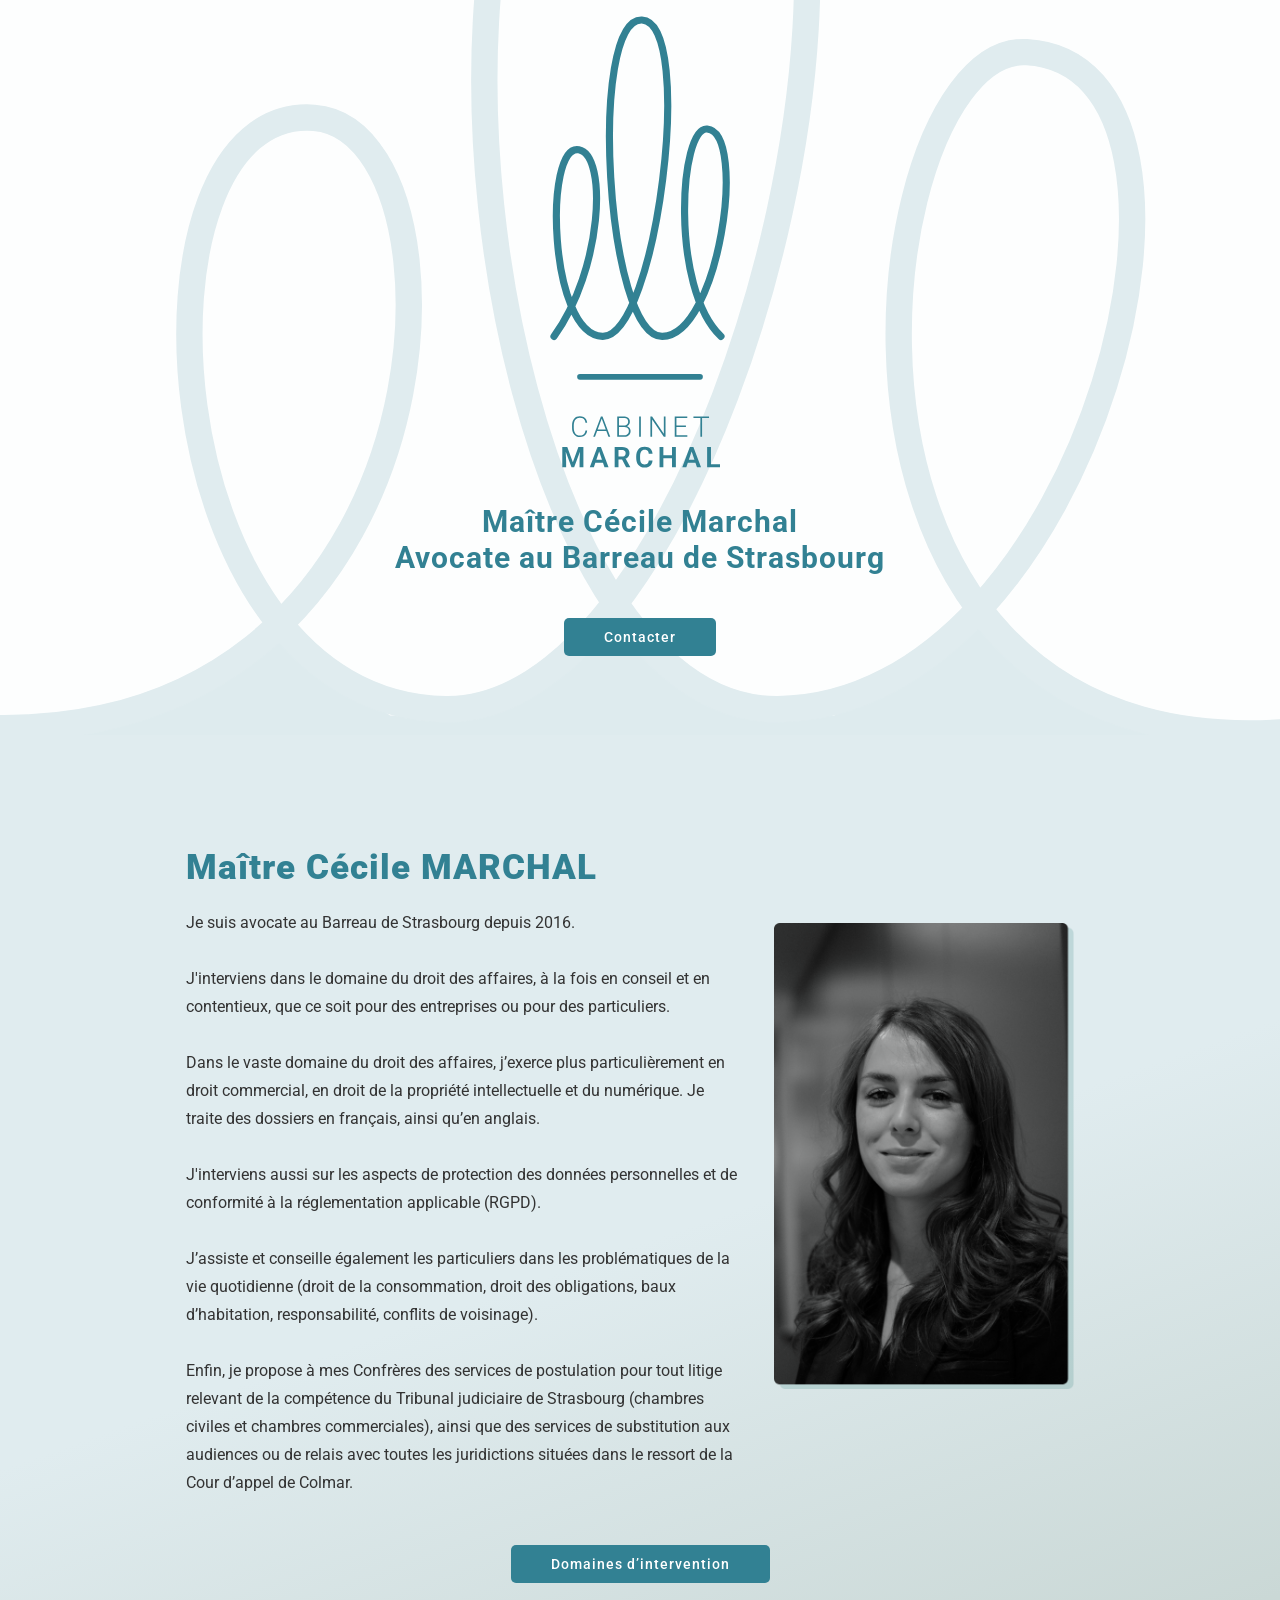
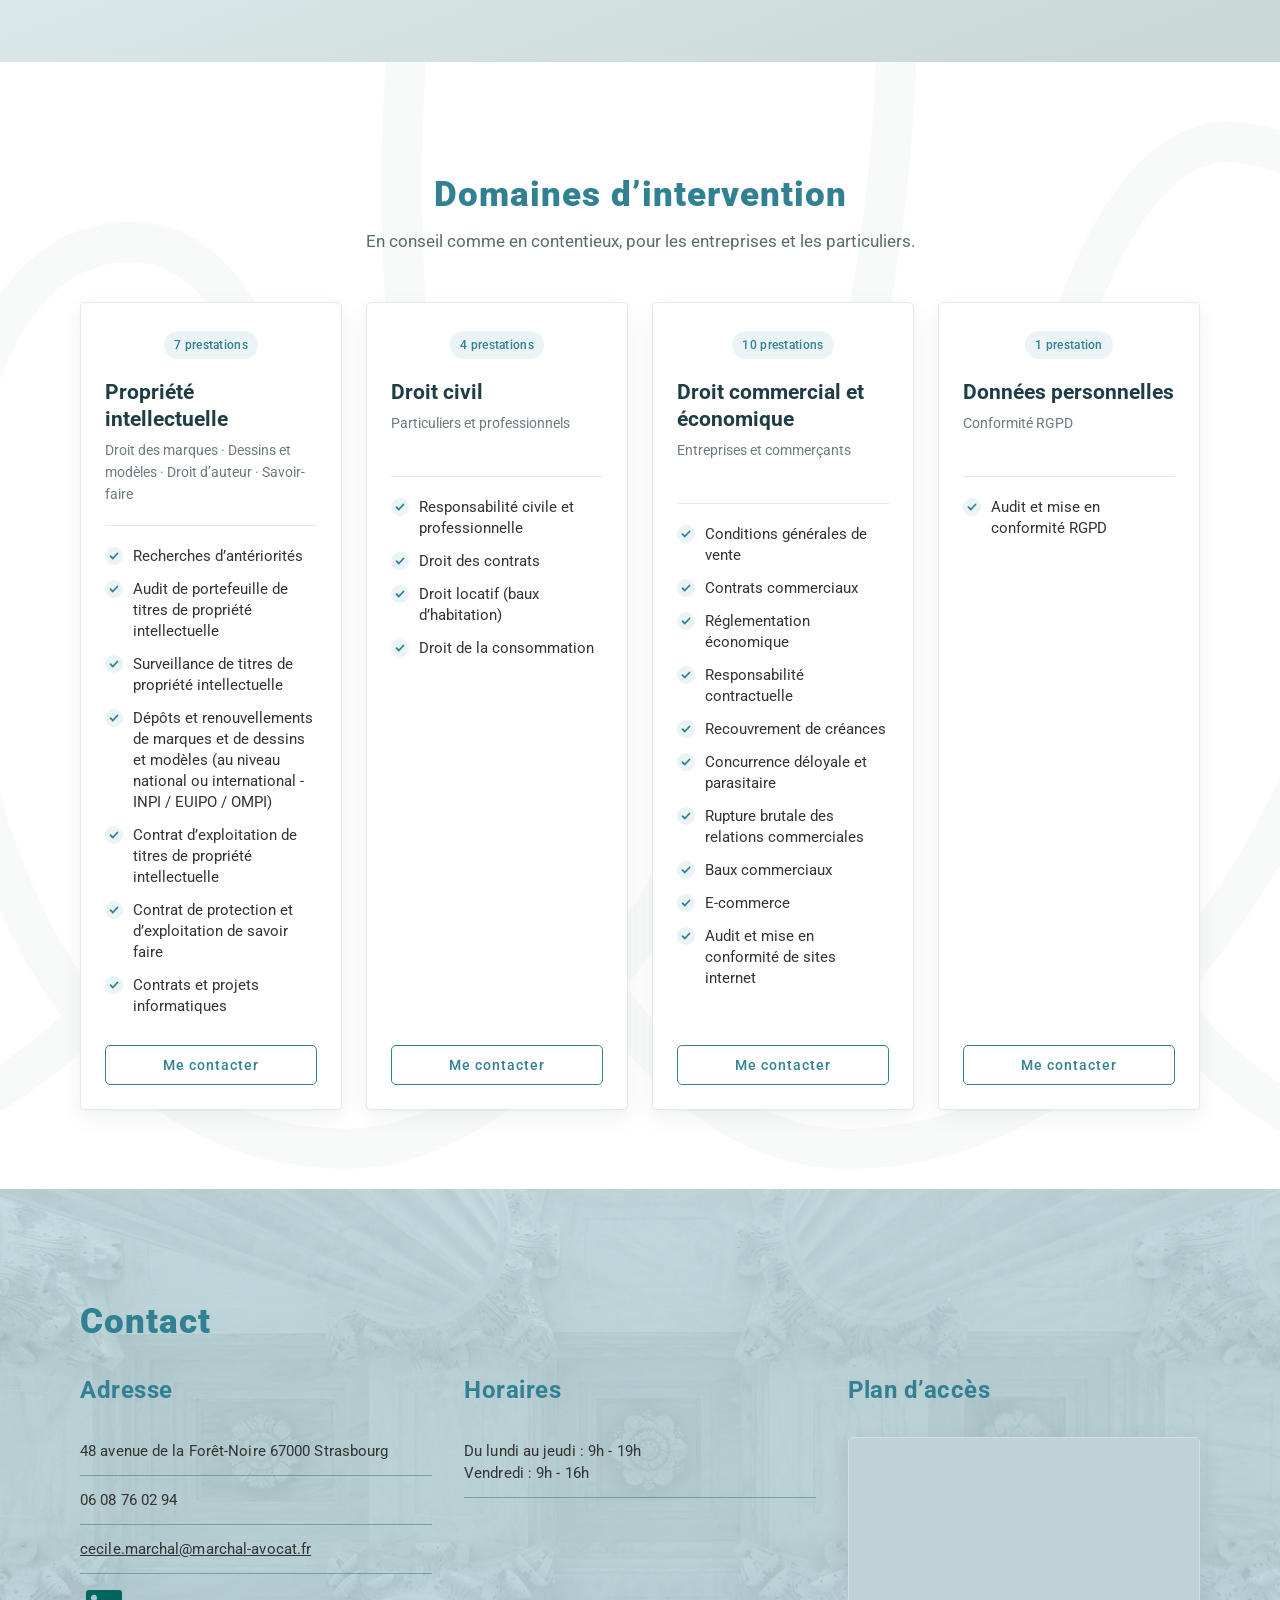
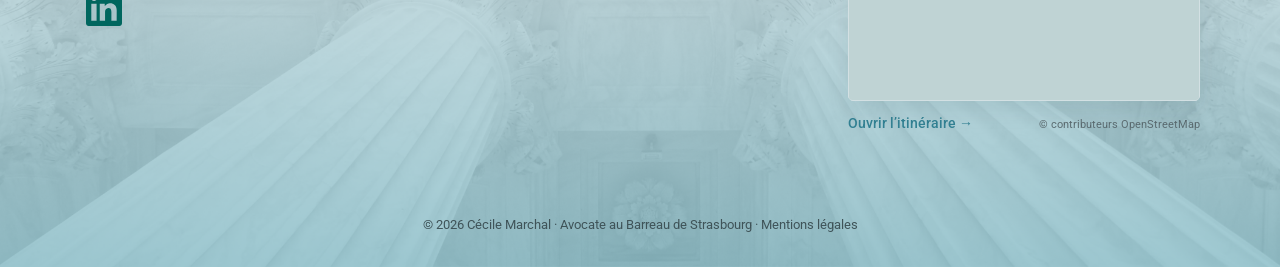
==== commit d9a83d80: "Mentions légales, footer simplifié et nouvelle adresse (48 avenue de la Forêt-Noire) Co-Authored-By:" ====
--- a/index.html
+++ b/index.html
@@ -134,7 +134,7 @@
         <div class="contact__block">
           <h3 class="skill__title">Adresse</h3>
           <ul class="skill__list">
-            <li>5 rue des Juifs 67000 Strasbourg</li>
+            <li>48 avenue de la Forêt-Noire 67000 Strasbourg</li>
             <li><a href="tel:+33608760294">06 08 76 02 94</a></li>
             <li><a href="mailto:cecile.marchal@marchal-avocat.fr" class="mail">cecile.marchal@marchal-avocat.fr</a></li>
           </ul>
@@ -152,11 +152,11 @@
           <h3 class="skill__title">Plan d’accès</h3>
           <div class="contact__map">
             <iframe
-              data-src="https://www.openstreetmap.org/export/embed.html?bbox=7.7475%2C48.5812%2C7.7556%2C48.5848&amp;layer=mapnik&amp;marker=48.58302%2C7.75155"
-              title="Plan d’accès : 5 rue des Juifs, 67000 Strasbourg"></iframe>
+              data-src="https://www.openstreetmap.org/export/embed.html?bbox=7.7661%2C48.5822%2C7.7742%2C48.5859&amp;layer=mapnik&amp;marker=48.58405%2C7.77010"
+              title="Plan d’accès : 48 avenue de la Forêt-Noire, 67000 Strasbourg"></iframe>
           </div>
           <div class="contact__map-footer">
-            <a href="https://www.google.com/maps/search/?api=1&amp;query=5+rue+des+Juifs+67000+Strasbourg" target="_blank" rel="noopener" class="contact__map-link">Ouvrir l’itinéraire</a>
+            <a href="https://www.google.com/maps/search/?api=1&amp;query=48+avenue+de+la+For%C3%AAt-Noire+67000+Strasbourg" target="_blank" rel="noopener" class="contact__map-link">Ouvrir l’itinéraire</a>
             <span class="contact__map-credit">© <a href="https://www.openstreetmap.org/copyright" target="_blank" rel="noopener">contributeurs OpenStreetMap</a></span>
           </div>
         </div>
@@ -164,7 +164,7 @@
     </div>
 
     <footer class="footer">
-      <p><span class="footer__year">2026</span> - Cécile MARCHAL - Mentions légales et CGU - Politique de confidentialité</p>
+      <p>© 2026 Cécile Marchal · Avocate au Barreau de Strasbourg · <a href="mentions-legales.html">Mentions légales</a></p>
     </footer>
   </section>
 
--- a/css/style.css
+++ b/css/style.css
@@ -358,11 +358,11 @@
    intégrés sortent de la zone visible, le marqueur reste centré */
 .contact__map iframe {
   position: absolute;
-  top: -30px;
+  top: -50px;
   left: -60px;
   display: block;
   width: calc(100% + 120px);
-  height: calc(100% + 60px);
+  height: calc(100% + 100px);
   border: 0;
   filter: grayscale(1) contrast(1.05);
 }
@@ -431,7 +431,117 @@
 .footer {
   margin-top: 5rem;
   padding: 0 1rem;
+  color: #3f5358;
+  font-size: 13px;
   text-align: center;
+}
+
+.footer a {
+  text-decoration: none;
+}
+
+.footer a:hover {
+  text-decoration: underline;
+}
+
+/* Page mentions légales */
+.legal-header {
+  padding-block: 1.5rem;
+  border-bottom: 1px solid #e2eaec;
+  background-color: #fff;
+}
+
+.legal-header .container {
+  display: flex;
+  justify-content: space-between;
+  align-items: center;
+  gap: 1rem;
+}
+
+.legal-header__logo {
+  color: var(--teal);
+  font-size: 18px;
+  font-weight: 700;
+  letter-spacing: 1px;
+  text-decoration: none;
+}
+
+.legal-header__back {
+  color: var(--teal);
+  font-weight: 500;
+  text-decoration: none;
+}
+
+.legal-header__back:hover {
+  text-decoration: underline;
+}
+
+.legal {
+  max-width: 760px;
+  padding-block: 3rem 5rem;
+  font-size: 15px;
+  line-height: 24px;
+}
+
+.legal h1 {
+  margin-bottom: 8px;
+  color: var(--teal);
+  font-size: 35px;
+  font-weight: 900;
+  line-height: 1.2;
+}
+
+.legal__updated {
+  margin-bottom: 2.5rem;
+  color: #6b7b80;
+  font-size: 13px;
+}
+
+.legal h2 {
+  margin: 2.5rem 0 12px;
+  color: #1f3d45;
+  font-size: 20px;
+  font-weight: 700;
+}
+
+.legal p + p {
+  margin-top: 10px;
+}
+
+.legal dl {
+  display: grid;
+  grid-template-columns: max-content 1fr;
+  gap: 8px 24px;
+  margin: 0;
+}
+
+.legal dt {
+  color: #6b7b80;
+}
+
+.legal dd {
+  margin: 0;
+}
+
+.legal a {
+  color: var(--teal);
+}
+
+.legal-footer {
+  padding-block: 2rem;
+  border-top: 1px solid #e2eaec;
+  margin-top: 0;
+}
+
+@media (max-width: 767px) {
+  .legal dl {
+    grid-template-columns: 1fr;
+    gap: 2px;
+  }
+
+  .legal dd {
+    margin-bottom: 10px;
+  }
 }
 
 @media (max-width: 1199px) {
